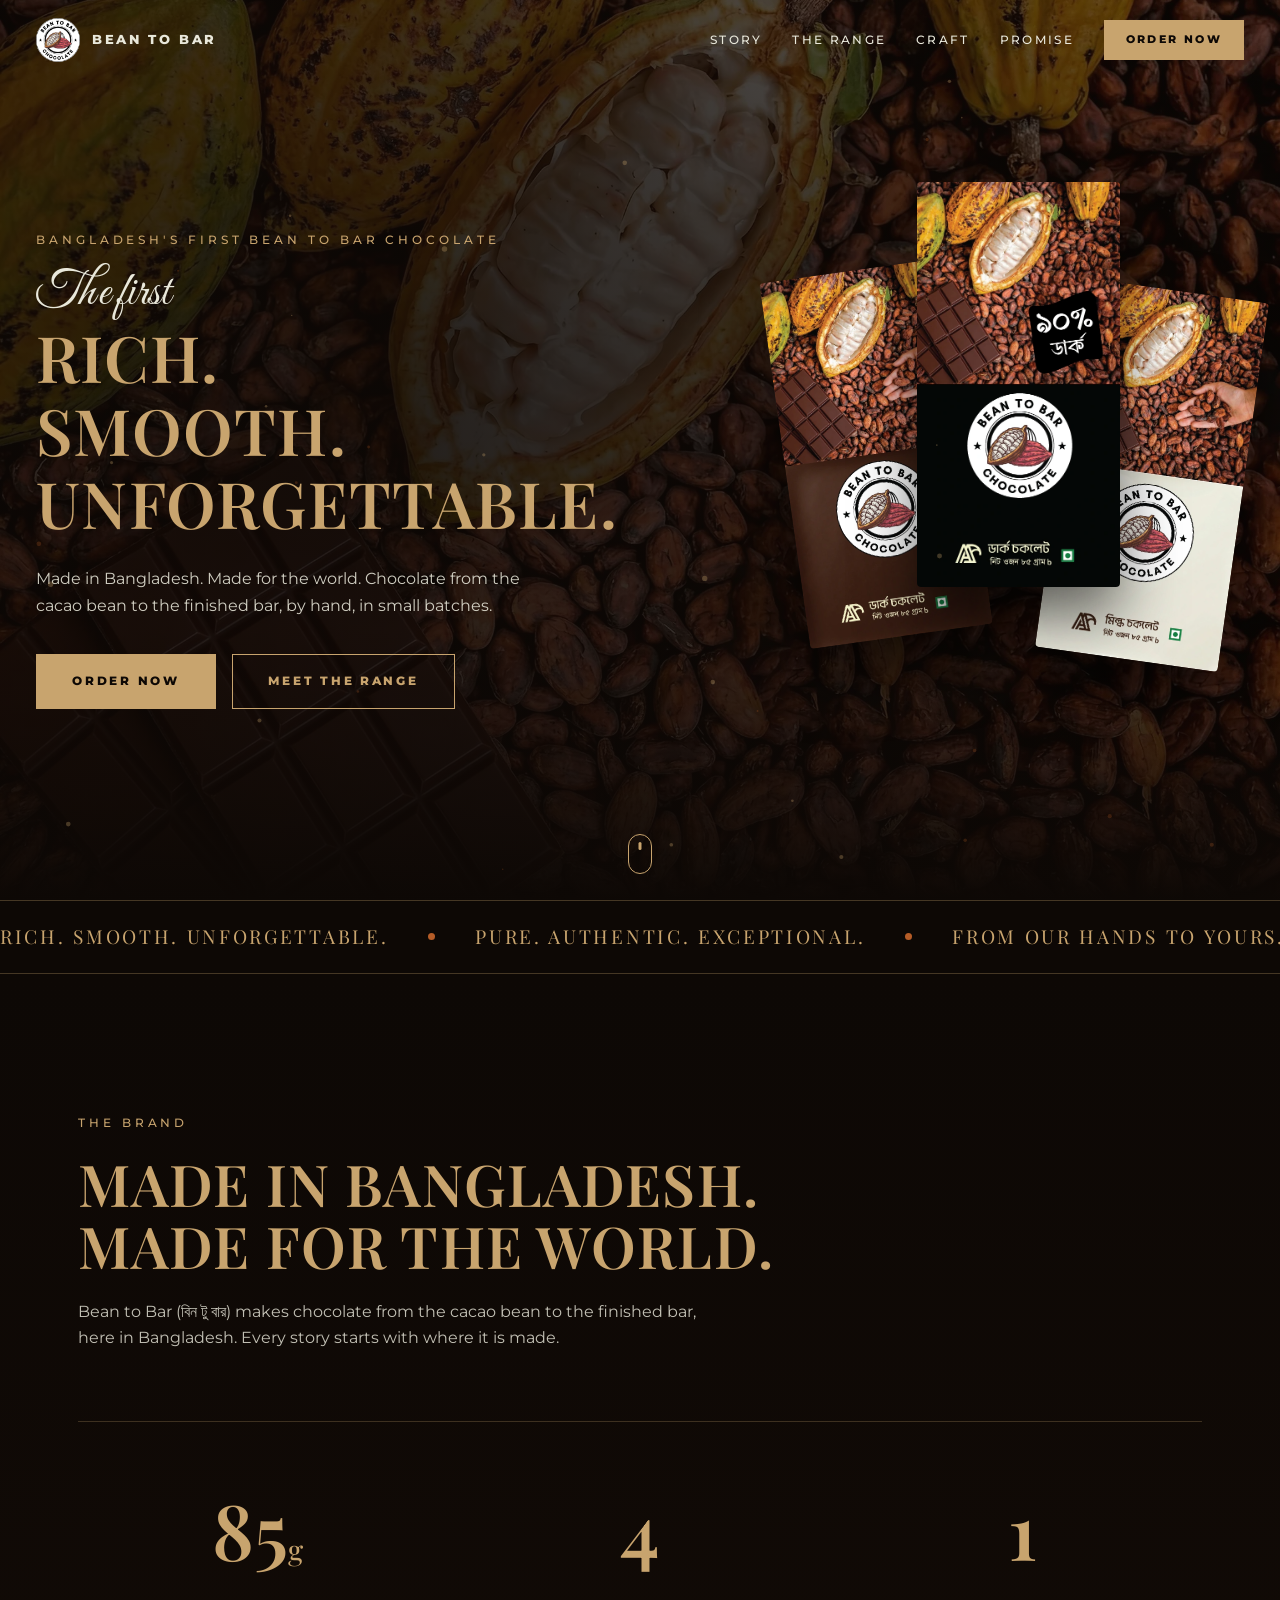
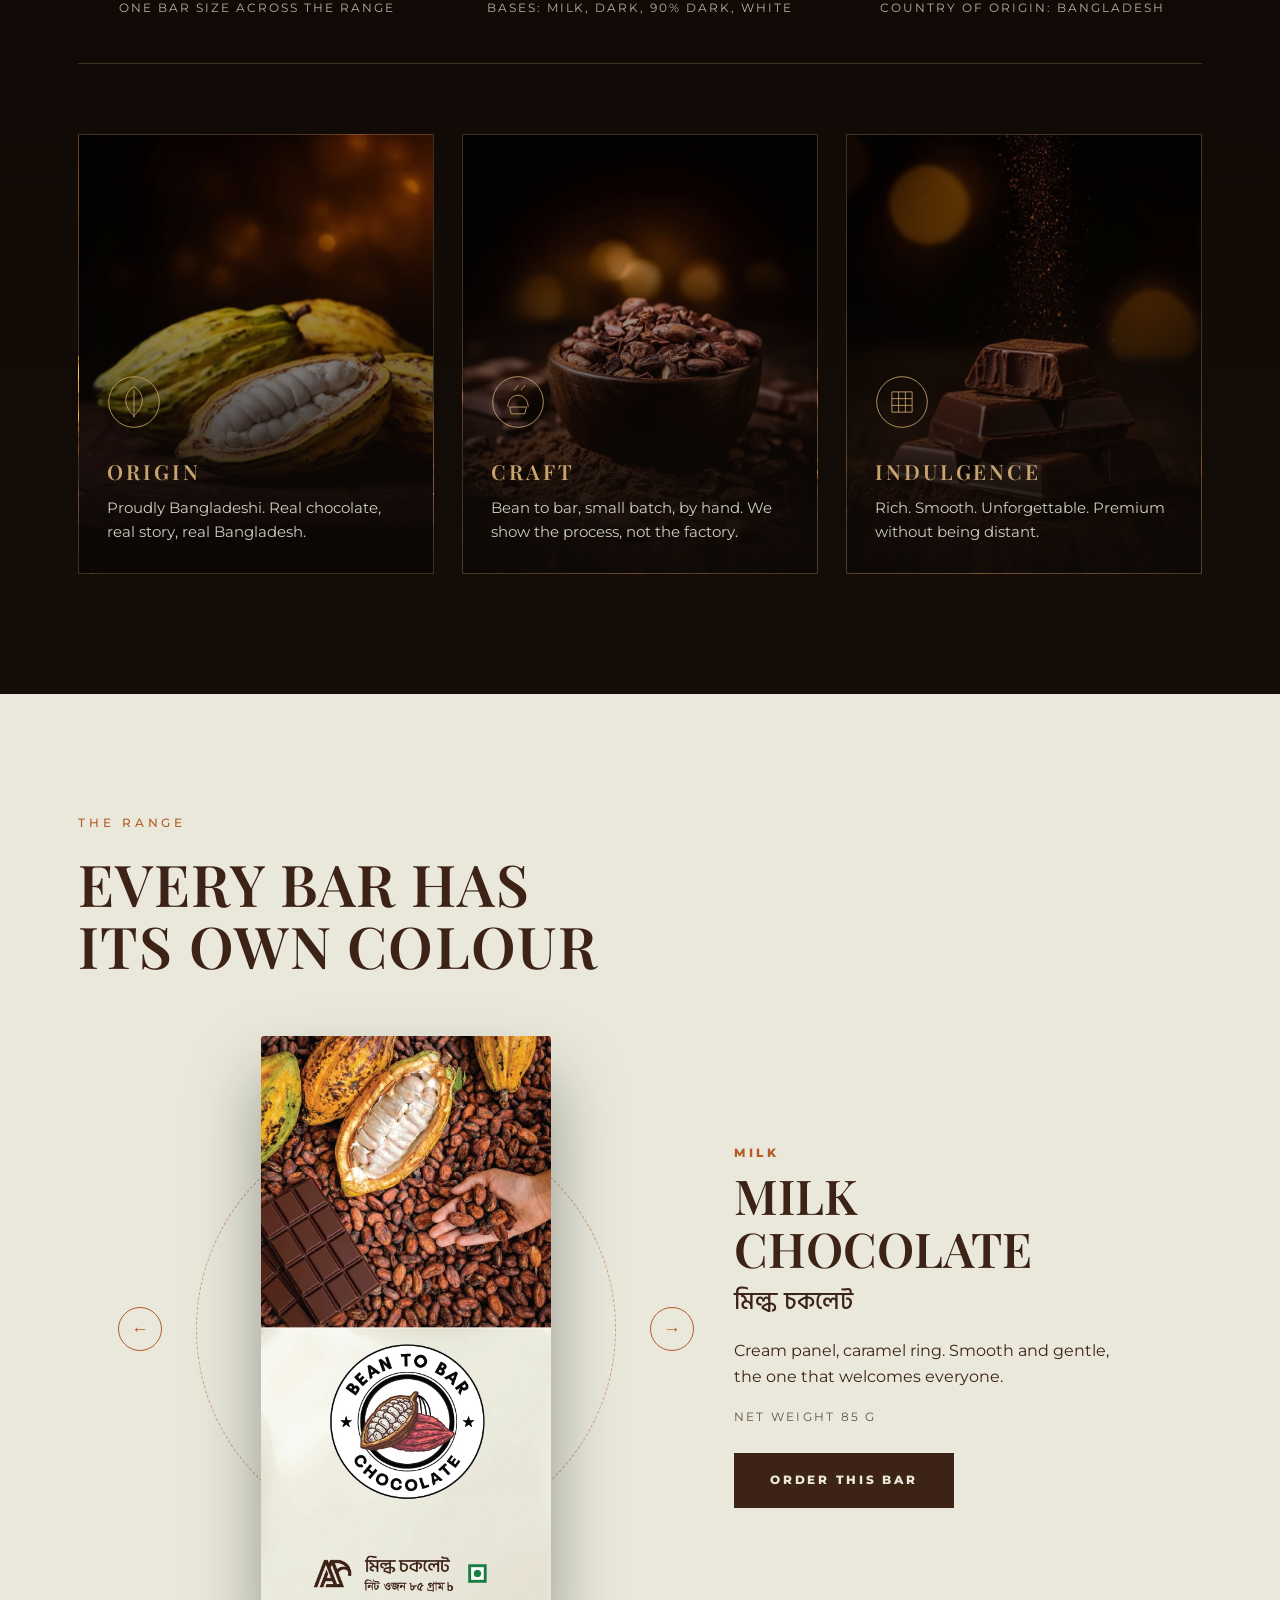
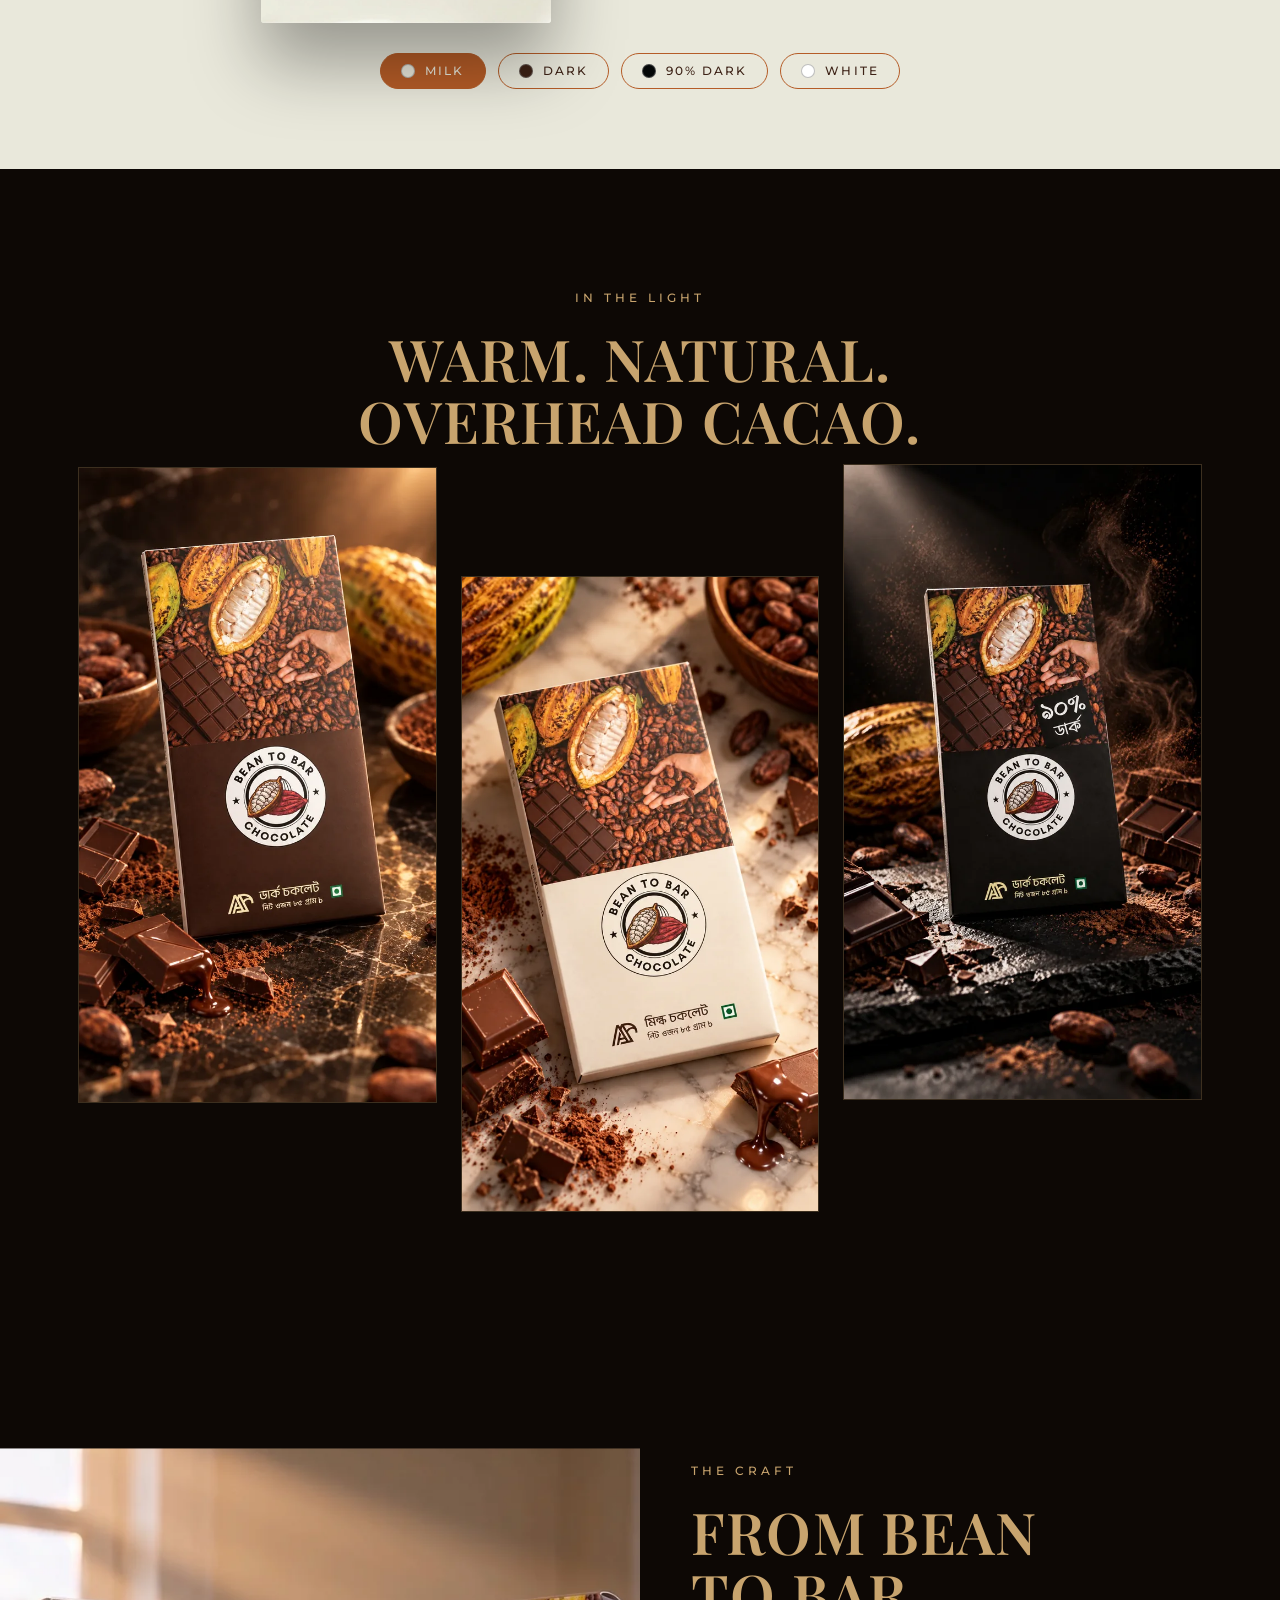
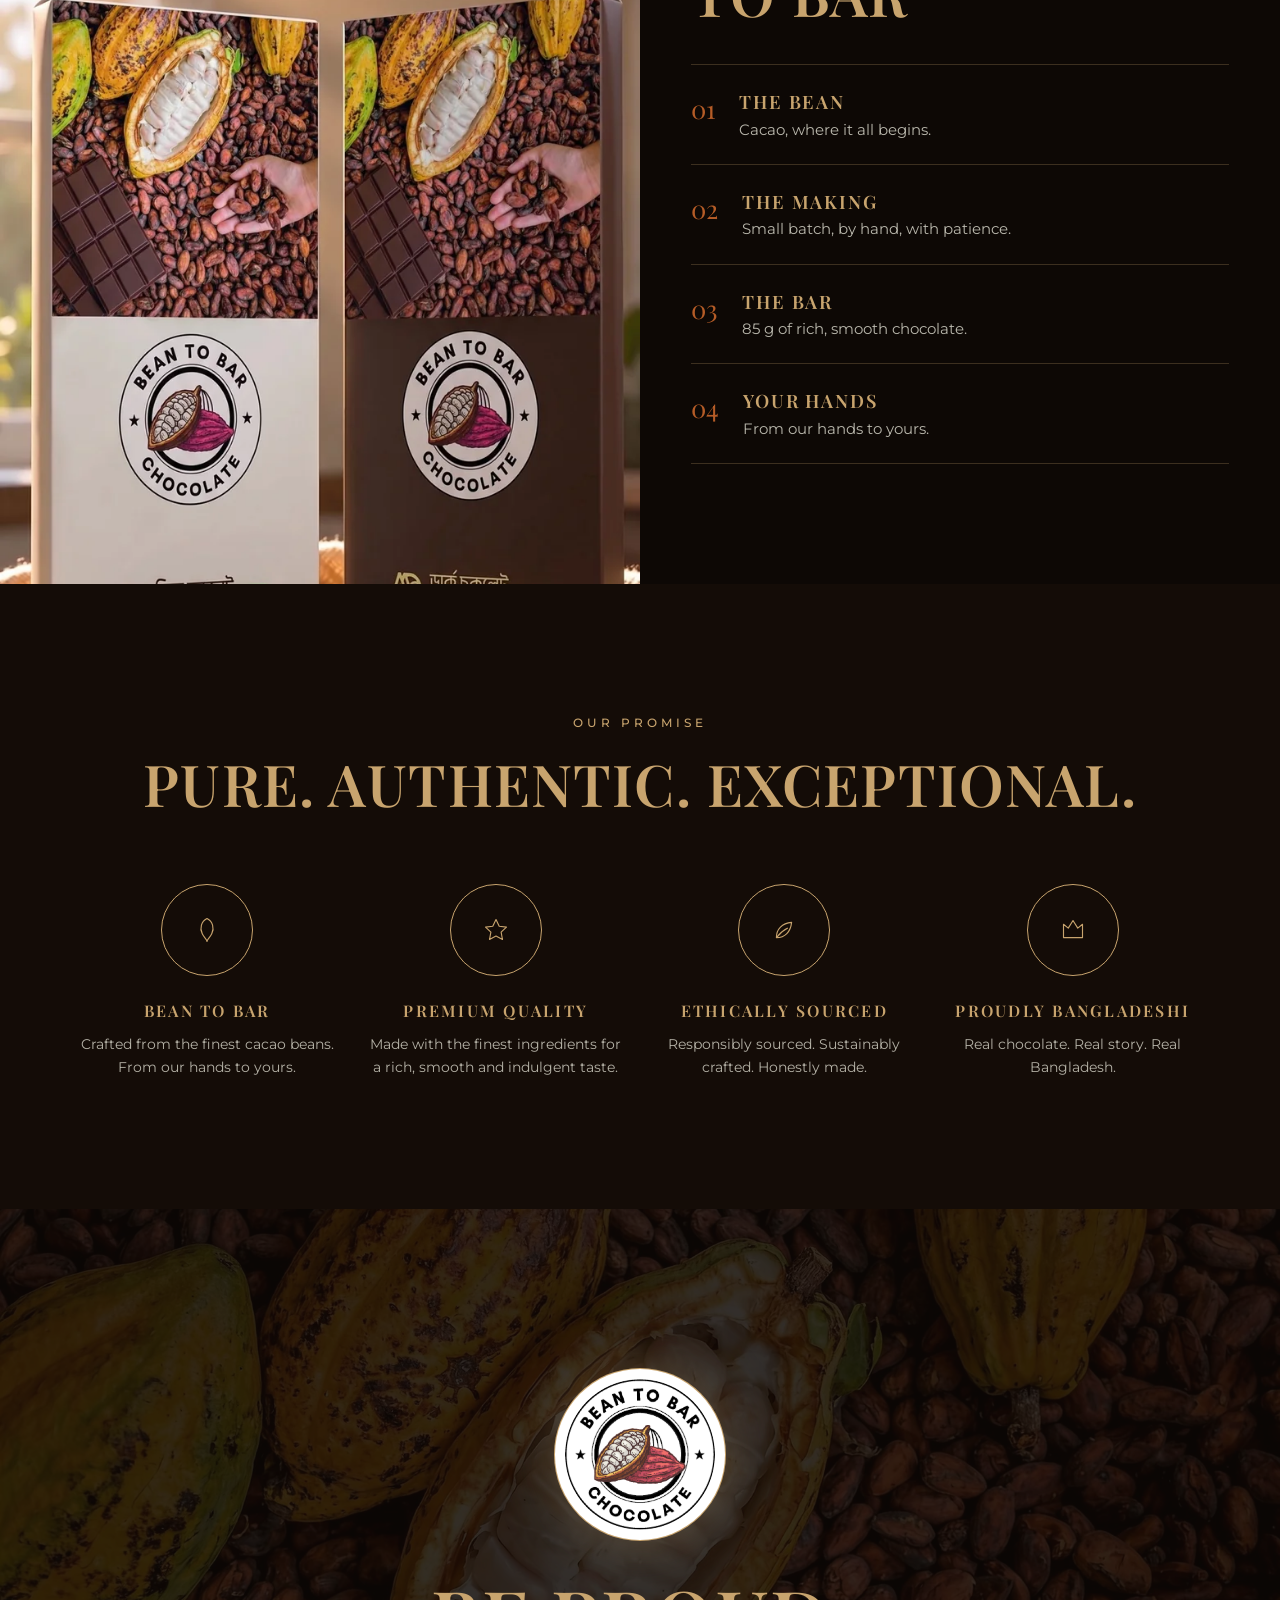
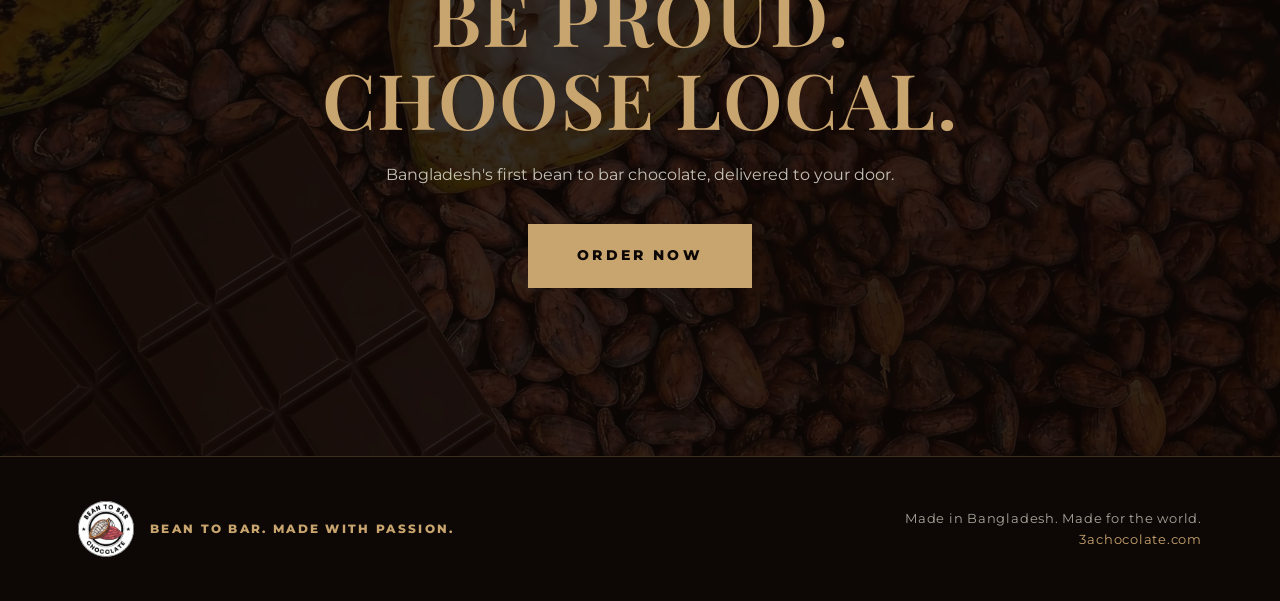
==== public/index.html @ bdff5a6a "Move site into public/ for Workers static assets Co-Authored-By: Claude Sonnet 5.5 <noreply@anthropi" ====
<!DOCTYPE html>
<html lang="en">
<head>
<meta charset="utf-8">
<meta name="viewport" content="width=device-width, initial-scale=1">
<title>Bean to Bar Chocolate | Bangladesh's first bean to bar chocolate</title>
<meta name="description" content="Made in Bangladesh. Made for the world. Bean to Bar makes chocolate from the cacao bean to the finished bar. Milk, dark, 90% dark and white.">
<meta property="og:title" content="Bean to Bar Chocolate">
<meta property="og:description" content="Bangladesh's first bean to bar chocolate. Rich. Smooth. Unforgettable.">
<meta property="og:image" content="assets/cacao-overhead.webp">
<meta name="theme-color" content="#0D0805">
<link rel="icon" href="assets/logo.png">
<link rel="preconnect" href="https://fonts.googleapis.com">
<link rel="preconnect" href="https://fonts.gstatic.com" crossorigin>
<link href="https://fonts.googleapis.com/css2?family=Great+Vibes&family=Hind+Siliguri:wght@400;500;600&family=Montserrat:wght@400;500;600;800&family=Playfair+Display:wght@500;600;700&display=swap" rel="stylesheet">
<link rel="stylesheet" href="style.css">
</head>
<body>
<div class="progress" aria-hidden="true"><span id="bar"></span></div>
<canvas id="nibs" aria-hidden="true"></canvas>

<header class="nav" id="nav">
  <a class="brand" href="#top" aria-label="Bean to Bar Chocolate">
    <img src="assets/logo.png" alt="" width="44" height="44">
    <span>BEAN TO BAR</span>
  </a>
  <nav>
    <a href="#story">Story</a>
    <a href="#range">The range</a>
    <a href="#craft">Craft</a>
    <a href="#promise">Promise</a>
    <a class="btn btn-sm" href="https://3achocolate.com/order">Order now</a>
  </nav>
</header>

<main id="top">
<!-- HERO -->
<section class="hero">
  <div class="hero-bg" data-parallax="0.25" style="background-image:url(assets/cacao-overhead.webp)"></div>
  <div class="hero-shade"></div>
  <div class="hero-inner">
    <div class="hero-copy">
      <p class="eyebrow reveal">BANGLADESH'S FIRST BEAN TO BAR CHOCOLATE</p>
      <p class="script reveal" style="--d:.1s">The first</p>
      <h1 class="split" aria-label="Rich. Smooth. Unforgettable.">
        <span class="line"><span>Rich.</span></span>
        <span class="line"><span>Smooth.</span></span>
        <span class="line"><span>Unforgettable.</span></span>
      </h1>
      <p class="lede reveal" style="--d:.9s">Made in Bangladesh. Made for the world. Chocolate from the cacao bean to the finished bar, by hand, in small batches.</p>
      <div class="cta reveal" style="--d:1.1s">
        <a class="btn" href="https://3achocolate.com/order">Order now</a>
        <a class="btn btn-ghost" href="#range">Meet the range</a>
      </div>
    </div>
    <div class="hero-packs" aria-hidden="true">
      <img class="hp hp1" src="assets/pack-dark.webp" alt="" data-parallax="-0.12">
      <img class="hp hp2" src="assets/pack-dark90.webp" alt="" data-parallax="-0.2">
      <img class="hp hp3" src="assets/pack-milk.webp" alt="" data-parallax="-0.05">
    </div>
  </div>
  <a class="scroll-cue" href="#story" aria-label="Scroll"><span></span></a>
</section>

<!-- MARQUEE -->
<div class="marquee" aria-hidden="true">
  <div class="track">
    <span>Rich. Smooth. Unforgettable.</span><i></i><span>Pure. Authentic. Exceptional.</span><i></i><span>From our hands to yours.</span><i></i><span>Be proud. Choose local.</span><i></i>
    <span>Rich. Smooth. Unforgettable.</span><i></i><span>Pure. Authentic. Exceptional.</span><i></i><span>From our hands to yours.</span><i></i><span>Be proud. Choose local.</span><i></i>
  </div>
</div>

<!-- STORY -->
<section class="story" id="story">
  <div class="wrap">
    <p class="eyebrow reveal">THE BRAND</p>
    <h2 class="reveal">Made in Bangladesh.<br>Made for the world.</h2>
    <p class="body reveal">Bean to Bar (বিন টু বার) makes chocolate from the cacao bean to the finished bar, here in Bangladesh. Every story starts with where it is made.</p>

    <div class="stats">
      <div class="stat reveal"><b data-count="85">0</b><small>g</small><span>One bar size across the range</span></div>
      <div class="stat reveal" style="--d:.1s"><b data-count="4">0</b><span>Bases: milk, dark, 90% dark, white</span></div>
      <div class="stat reveal" style="--d:.2s"><b data-count="1">0</b><span>Country of origin: Bangladesh</span></div>
    </div>

    <div class="pillars">
      <article class="pillar reveal" style="background-image:url(assets/pillar-origin.webp)">
        <div class="pin"><svg viewBox="0 0 64 64" aria-hidden="true"><circle cx="32" cy="32" r="30"/><path d="M32 14c-9 5-12 15-8 24 3 6 8 9 8 12 0-3 5-6 8-12 4-9 1-19-8-24z"/><path d="M32 18v30"/></svg>
        <h3>Origin</h3>
        <p>Proudly Bangladeshi. Real chocolate, real story, real Bangladesh.</p></div>
      </article>
      <article class="pillar reveal" style="--d:.12s;background-image:url(assets/pillar-craft.webp)">
        <div class="pin"><svg viewBox="0 0 64 64" aria-hidden="true"><circle cx="32" cy="32" r="30"/><path d="M20 38c0-8 5-14 12-14s12 6 12 14"/><path d="M22 38h20l-2 8H24z"/><path d="M28 18c0-3 4-3 4-6M36 18c0-3 4-3 4-6"/></svg>
        <h3>Craft</h3>
        <p>Bean to bar, small batch, by hand. We show the process, not the factory.</p></div>
      </article>
      <article class="pillar reveal" style="--d:.24s;background-image:url(assets/pillar-indulgence.webp)">
        <div class="pin"><svg viewBox="0 0 64 64" aria-hidden="true"><circle cx="32" cy="32" r="30"/><path d="M20 20h24v24H20z"/><path d="M20 28h24M20 36h24M28 20v24M36 20v24"/></svg>
        <h3>Indulgence</h3>
        <p>Rich. Smooth. Unforgettable. Premium without being distant.</p></div>
      </article>
    </div>
  </div>
</section>

<!-- RANGE -->
<section class="range" id="range" data-theme="milk">
  <div class="wrap">
    <p class="eyebrow reveal">THE RANGE</p>
    <h2 class="reveal">Every bar has<br>its own colour</h2>
  </div>
  <div class="stage">
    <button class="arrow prev" aria-label="Previous bar">&#8592;</button>
    <div class="pack-stage" id="packStage">
      <div class="halo"></div>
      <img id="packImg" src="assets/pack-milk.webp" alt="Milk chocolate bar, 85 g">
    </div>
    <button class="arrow next" aria-label="Next bar">&#8594;</button>
    <div class="info" id="info">
      <p class="tag" id="vTag">MILK</p>
      <h3 id="vName">Milk Chocolate</h3>
      <p class="bn" id="vBn">মিল্ক চকলেট</p>
      <p id="vDesc">Cream panel, caramel ring. Smooth and gentle, the one that welcomes everyone.</p>
      <p class="net">Net weight 85 g</p>
      <a class="btn" href="https://3achocolate.com/order">Order this bar</a>
    </div>
  </div>
  <div class="chips" id="chips" role="tablist" aria-label="Choose a bar">
    <button role="tab" data-i="0" class="on"><i style="--c:#E9E8DB"></i>Milk</button>
    <button role="tab" data-i="1"><i style="--c:#3D2216"></i>Dark</button>
    <button role="tab" data-i="2"><i style="--c:#040707"></i>90% Dark</button>
    <button role="tab" data-i="3"><i style="--c:#fff"></i>White</button>
  </div>
</section>

<!-- MOMENTS -->
<section class="moments">
  <div class="wrap center">
    <p class="eyebrow reveal">IN THE LIGHT</p>
    <h2 class="reveal">Warm. Natural.<br>Overhead cacao.</h2>
  </div>
  <div class="mgrid">
    <figure data-parallax="0.06"><img src="assets/beauty-dark.webp" alt="Dark chocolate pack on a dark marble surface with cacao pods and chocolate pieces" loading="lazy"></figure>
    <figure data-parallax="-0.06"><img src="assets/beauty-milk.webp" alt="Milk chocolate pack on marble with cocoa powder and melting chocolate" loading="lazy"></figure>
    <figure data-parallax="0.06"><img src="assets/beauty-90.webp" alt="90 percent dark chocolate pack with drifting cocoa dust" loading="lazy"></figure>
  </div>
</section>

<!-- CRAFT -->
<section class="craft" id="craft">
  <div class="craft-img" data-parallax="0.12"><img src="assets/duo-wood.webp" alt="Milk and dark Bean to Bar packs in warm window light on wood" loading="lazy"></div>
  <div class="craft-copy">
    <p class="eyebrow reveal">THE CRAFT</p>
    <h2 class="reveal">From bean<br>to bar</h2>
    <ol class="steps">
      <li class="reveal"><span>01</span><div><b>The bean</b><p>Cacao, where it all begins.</p></div></li>
      <li class="reveal" style="--d:.1s"><span>02</span><div><b>The making</b><p>Small batch, by hand, with patience.</p></div></li>
      <li class="reveal" style="--d:.2s"><span>03</span><div><b>The bar</b><p>85 g of rich, smooth chocolate.</p></div></li>
      <li class="reveal" style="--d:.3s"><span>04</span><div><b>Your hands</b><p>From our hands to yours.</p></div></li>
    </ol>
  </div>
</section>

<!-- PROMISE -->
<section class="promise" id="promise">
  <div class="wrap">
    <p class="eyebrow reveal">OUR PROMISE</p>
    <h2 class="reveal">Pure. Authentic. Exceptional.</h2>
    <div class="claims">
      <div class="claim reveal"><div class="ring"><svg viewBox="0 0 40 40"><path d="M20 8c-6 3-8 10-5 16 2 4 5 6 5 8 0-2 3-4 5-8 3-6 1-13-5-16z"/></svg></div><h4>BEAN TO BAR</h4><p>Crafted from the finest cacao beans. From our hands to yours.</p></div>
      <div class="claim reveal" style="--d:.1s"><div class="ring"><svg viewBox="0 0 40 40"><path d="M20 9l3.4 7 7.6 1-5.6 5.3 1.4 7.7L20 26.300 13.200 30l1.400-7.700L9 17l7.600-1z"/></svg></div><h4>PREMIUM QUALITY</h4><p>Made with the finest ingredients for a rich, smooth and indulgent taste.</p></div>
      <div class="claim reveal" style="--d:.2s"><div class="ring"><svg viewBox="0 0 40 40"><path d="M12 28c0-9 6-15 16-16-1 10-7 16-16 16z"/><path d="M12 28c4-5 8-8 12-10"/></svg></div><h4>ETHICALLY SOURCED</h4><p>Responsibly sourced. Sustainably crafted. Honestly made.</p></div>
      <div class="claim reveal" style="--d:.3s"><div class="ring"><svg viewBox="0 0 40 40"><path d="M10 28V14l5 4 5-8 5 8 5-4v14z"/></svg></div><h4>PROUDLY BANGLADESHI</h4><p>Real chocolate. Real story. Real Bangladesh.</p></div>
    </div>
  </div>
</section>

<!-- FINAL CTA -->
<section class="final">
  <div class="final-bg" data-parallax="0.15" style="background-image:url(assets/cacao-cover.webp)"></div>
  <div class="final-shade"></div>
  <div class="wrap center final-in">
    <div class="disc big reveal"><img src="assets/logo.png" alt="Bean to Bar Chocolate badge"></div>
    <h2 class="reveal">Be proud.<br>Choose local.</h2>
    <p class="body reveal">Bangladesh's first bean to bar chocolate, delivered to your door.</p>
    <a class="btn btn-lg reveal" href="https://3achocolate.com/order">Order now</a>
  </div>
</section>
</main>

<footer>
  <div class="wrap foot">
    <div><img src="assets/logo.png" alt="" width="56" height="56"><p>BEAN TO BAR. MADE WITH PASSION.</p></div>
    <p class="small">Made in Bangladesh. Made for the world.<br><a href="https://3achocolate.com">3achocolate.com</a></p>
  </div>
</footer>

<script src="script.js"></script>
</body>
</html>
---- public/style.css ----
:root{
  --cocoa:#3D2216;--cocoa-deep:#321A11;--cocoa-black:#040707;--caramel:#B55C27;
  --cream:#E9E8DB;--ivory:#EAE4D5;
  --gold:#C8A46E;--night:#0D0805;
  --ease:cubic-bezier(.22,.8,.2,1);
}
*{box-sizing:border-box;margin:0;padding:0}
html{scroll-behavior:smooth}
body{background:var(--night);color:var(--cream);font-family:'Montserrat',sans-serif;font-weight:400;line-height:1.65;overflow-x:hidden;-webkit-font-smoothing:antialiased}
img{max-width:100%;display:block}
a{color:inherit;text-decoration:none}
.wrap{max-width:1180px;margin:0 auto;padding:0 28px}
.center{text-align:center}

h1,h2{font-family:'Playfair Display',serif;font-weight:600;color:var(--gold);text-transform:uppercase;letter-spacing:.02em;line-height:1.08}
h2{font-size:clamp(2rem,5vw,3.6rem)}
.eyebrow{font-weight:500;font-size:.72rem;letter-spacing:.34em;text-transform:uppercase;color:var(--gold);margin-bottom:1.2rem}
.script{font-family:'Great Vibes',cursive;font-size:clamp(2rem,4vw,3rem);color:var(--cream);line-height:1;margin-bottom:.2rem}
.body{max-width:620px;margin:1.4rem 0 0;color:rgba(233,232,219,.82)}
.center .body{margin-left:auto;margin-right:auto}

/* buttons */
.btn{display:inline-block;padding:1rem 2.2rem;font-weight:800;font-size:.78rem;letter-spacing:.22em;text-transform:uppercase;background:var(--gold);color:var(--night);border:1px solid var(--gold);position:relative;overflow:hidden;transition:color .4s var(--ease),transform .3s var(--ease)}
.btn::after{content:"";position:absolute;inset:0;background:var(--night);transform:translateY(101%);transition:transform .45s var(--ease);z-index:0}
.btn{isolation:isolate}
.btn:hover{color:var(--gold);transform:translateY(-2px)}
.btn:hover::after{transform:none}
.btn::after{z-index:-1}
.btn-ghost{background:transparent;color:var(--gold)}
.btn-ghost::after{background:var(--gold)}
.btn-ghost:hover{color:var(--night)}
.btn-sm{padding:.65rem 1.3rem;font-size:.68rem}
.btn-lg{padding:1.2rem 3rem;font-size:.9rem}

/* progress + canvas */
.progress{position:fixed;top:0;left:0;right:0;height:3px;z-index:100}
.progress span{display:block;height:100%;width:0;background:linear-gradient(90deg,var(--caramel),var(--gold))}
#nibs{position:fixed;inset:0;width:100%;height:100%;pointer-events:none;z-index:3;opacity:.45}

/* nav */
.nav{position:fixed;top:0;left:0;right:0;z-index:90;display:flex;justify-content:space-between;align-items:center;padding:18px 36px;transition:background .4s,padding .4s,backdrop-filter .4s}
.nav.stuck{background:rgba(13,8,5,.82);backdrop-filter:blur(12px);padding:10px 36px;border-bottom:1px solid rgba(200,164,110,.2)}
.brand{display:flex;align-items:center;gap:12px;font-weight:800;letter-spacing:.2em;font-size:.82rem;color:var(--cream)}
.brand img{border-radius:50%;background:#fff}
.nav nav{display:flex;align-items:center;gap:30px}
.nav nav a:not(.btn){font-size:.72rem;letter-spacing:.2em;text-transform:uppercase;font-weight:500;position:relative}
.nav nav a:not(.btn)::after{content:"";position:absolute;left:0;right:0;bottom:-6px;height:1px;background:var(--gold);transform:scaleX(0);transform-origin:left;transition:transform .4s var(--ease)}
.nav nav a:not(.btn):hover::after{transform:scaleX(1)}

main,footer{position:relative;z-index:2}

/* reveal */
.reveal{opacity:0;transform:translateY(34px);transition:opacity 1s var(--ease) var(--d,0s),transform 1s var(--ease) var(--d,0s)}
.reveal.in{opacity:1;transform:none}

/* hero */
.hero{position:relative;min-height:100vh;display:flex;align-items:center;overflow:hidden;padding:120px 0 80px}
.hero-bg{position:absolute;inset:-10% 0;background-size:cover;background-position:center;animation:slowzoom 24s ease-in-out infinite alternate}
@keyframes slowzoom{to{transform:scale(1.08)}}
.hero-shade{position:absolute;inset:0;background:radial-gradient(80% 90% at 25% 50%,rgba(13,8,5,.92),rgba(13,8,5,.8) 55%,rgba(13,8,5,.62)),linear-gradient(180deg,transparent 70%,var(--night))}
.hero-inner{position:relative;z-index:2;max-width:1280px;margin:0 auto;padding:0 36px;width:100%;display:grid;grid-template-columns:minmax(0,1fr) 460px;gap:40px;align-items:center}
.hero h1{font-size:clamp(2.4rem,5vw,4.3rem);margin:.3rem 0 1.5rem}
.split .line{display:block;overflow:hidden;padding-bottom:.06em}
.split .line span{display:block;transform:translateY(110%);animation:rise 1.1s var(--ease) forwards}
.split .line:nth-child(1) span{animation-delay:.25s}
.split .line:nth-child(2) span{animation-delay:.45s}
.split .line:nth-child(3) span{animation-delay:.65s}
@keyframes rise{to{transform:none}}
.lede{max-width:520px;color:rgba(233,232,219,.88);font-size:1.02rem}
.cta{display:flex;gap:16px;flex-wrap:wrap;margin-top:2.2rem}
.hero-packs{position:relative;height:640px;width:460px}
.disc{background:#fff;border-radius:50%;padding:10px;box-shadow:0 0 0 1px var(--gold),0 0 60px rgba(200,164,110,.35)}
.disc img{border-radius:50%;width:100%}
.hero-packs .disc{position:absolute;width:190px;left:50%;top:-10px;transform:translateX(-50%);z-index:5;animation:bob 6s ease-in-out infinite}
.hp{position:absolute;width:44%;border-radius:4px;box-shadow:0 30px 60px rgba(0,0,0,.6);animation:bob 7s ease-in-out infinite}
.hp1{left:0;top:120px;width:40%;transform:rotate(-8deg);animation-delay:-2s}
.hp2{left:29%;top:20px;z-index:3;width:44%;animation-delay:-4s}
.hp3{right:0;top:140px;width:40%;transform:rotate(8deg);animation-delay:-1s}
@keyframes bob{0%,100%{translate:0 0}50%{translate:0 -14px}}
.scroll-cue{position:absolute;bottom:26px;left:50%;width:24px;height:40px;border:1px solid var(--gold);border-radius:14px;transform:translateX(-50%);z-index:3}
.scroll-cue span{position:absolute;left:50%;top:7px;width:3px;height:8px;background:var(--gold);border-radius:2px;transform:translateX(-50%);animation:cue 1.8s infinite}
@keyframes cue{0%{opacity:1;transform:translate(-50%,0)}100%{opacity:0;transform:translate(-50%,16px)}}

/* marquee */
.marquee{overflow:hidden;border-block:1px solid rgba(200,164,110,.3);background:var(--night);padding:20px 0}
.track{display:flex;gap:40px;width:max-content;align-items:center;animation:slide 38s linear infinite}
.marquee:hover .track{animation-play-state:paused}
.track span{font-family:'Playfair Display',serif;text-transform:uppercase;letter-spacing:.14em;color:var(--gold);font-size:1.2rem;white-space:nowrap}
.track i{width:7px;height:7px;border-radius:50%;background:var(--caramel);flex:none}
@keyframes slide{to{transform:translateX(-50%)}}

/* story */
.story{padding:140px 0 120px;background:linear-gradient(var(--night),#140c07)}
.stats{display:grid;grid-template-columns:repeat(3,1fr);gap:24px;margin:70px 0;border-block:1px solid rgba(200,164,110,.25);padding:44px 0}
.stat{text-align:center}
.stat b{font-family:'Playfair Display',serif;font-size:clamp(3rem,6vw,5rem);color:var(--gold);font-weight:600}
.stat small{font-family:'Playfair Display',serif;font-size:1.8rem;color:var(--gold)}
.stat span{display:block;font-size:.78rem;letter-spacing:.16em;text-transform:uppercase;color:rgba(233,232,219,.75);margin-top:.3rem}
.pillars{display:grid;grid-template-columns:repeat(3,1fr);gap:28px}
.pillar{position:relative;min-height:440px;border:1px solid rgba(200,164,110,.3);background-size:cover;background-position:center;display:flex;align-items:flex-end;overflow:hidden;isolation:isolate;transition:transform .6s var(--ease),border-color .4s}
.pillar::before{content:"";position:absolute;inset:0;background:linear-gradient(180deg,rgba(13,8,5,.15) 20%,rgba(13,8,5,.92) 85%);z-index:-1;transition:opacity .5s}
.pillar:hover{transform:translateY(-8px);border-color:var(--gold)}
.pin{padding:28px;text-align:left}
.pillar svg{width:54px;height:54px;margin-bottom:16px;fill:none;stroke:var(--gold);stroke-width:1;transition:transform .8s var(--ease)}
.pillar:hover svg{transform:rotate(12deg) scale(1.1)}
.pillar h3{font-family:'Playfair Display',serif;text-transform:uppercase;letter-spacing:.14em;color:var(--gold);font-size:1.3rem;margin-bottom:.5rem;font-weight:600}
.pillar p{color:rgba(233,232,219,.88);font-size:.92rem}

/* range */
.range{--bg:var(--cream);--fg:var(--cocoa);--ac:var(--caramel);background:var(--bg);color:var(--fg);padding:120px 0 80px;transition:background .8s var(--ease),color .8s var(--ease);position:relative}
.range h2{color:var(--fg)}
.range .eyebrow{color:var(--ac)}
.range[data-theme=dark]{--bg:var(--cocoa);--fg:var(--cream);--ac:var(--gold)}
.range[data-theme=dark90]{--bg:var(--cocoa-black);--fg:var(--cream);--ac:var(--gold)}
.range[data-theme=white]{--bg:#fff;--fg:var(--cocoa);--ac:var(--caramel)}
.stage{max-width:1100px;margin:60px auto 30px;padding:0 28px;display:grid;grid-template-columns:44px 1fr 44px 1fr;gap:20px;align-items:center}
.arrow{width:44px;height:44px;border-radius:50%;border:1px solid var(--ac);background:transparent;color:var(--ac);font-size:1.1rem;cursor:pointer;transition:background .3s,color .3s,transform .3s}
.arrow:hover{background:var(--ac);color:var(--bg);transform:scale(1.1)}
.pack-stage{position:relative;perspective:900px;display:grid;place-items:center;min-height:520px}
.pack-stage img{position:relative;z-index:2;width:min(290px,70vw);box-shadow:0 40px 70px rgba(0,0,0,.35);border-radius:3px;transition:transform .15s ease-out;transform-style:preserve-3d}
.pack-stage img.swap{animation:swap .7s var(--ease)}
@keyframes swap{0%{opacity:0;transform:translateX(60px) rotateY(-35deg) scale(.92)}100%{opacity:1;transform:none}}
.halo{position:absolute;width:420px;height:420px;border-radius:50%;border:1px solid var(--ac);opacity:.5;animation:spin 30s linear infinite;border-style:dashed}
@keyframes spin{to{transform:rotate(360deg)}}
.info{padding-left:20px}
.info .tag{font-weight:800;letter-spacing:.3em;font-size:.75rem;color:var(--ac)}
.info h3{font-family:'Playfair Display',serif;font-size:clamp(2rem,4vw,3rem);text-transform:uppercase;line-height:1.1;margin:.4rem 0 .5rem;font-weight:600}
.info .bn{font-family:'Hind Siliguri',sans-serif;font-size:1.5rem;font-weight:500;margin-bottom:1rem}
.info p{max-width:380px}
.info .net{margin:1rem 0 1.6rem;font-size:.78rem;letter-spacing:.18em;text-transform:uppercase;opacity:.75}
.info.fade>*{animation:fadeup .6s var(--ease) both}
.info.fade>*:nth-child(2){animation-delay:.05s}.info.fade>*:nth-child(3){animation-delay:.1s}.info.fade>*:nth-child(4){animation-delay:.15s}
@keyframes fadeup{from{opacity:0;transform:translateY(16px)}}
.range .btn{background:var(--fg);color:var(--bg);border-color:var(--fg)}
.range .btn::after{background:var(--bg)}
.range .btn:hover{color:var(--fg)}
.chips{display:flex;justify-content:center;flex-wrap:wrap;gap:12px;padding:0 20px}
.chips button{display:flex;align-items:center;gap:10px;padding:10px 20px;border:1px solid var(--ac);background:transparent;color:var(--fg);font:500 .72rem 'Montserrat';letter-spacing:.18em;text-transform:uppercase;cursor:pointer;border-radius:40px;transition:all .3s}
.chips button i{width:14px;height:14px;border-radius:50%;background:var(--c);border:1px solid rgba(128,128,128,.5)}
.chips button.on,.chips button:hover{background:var(--ac);color:var(--bg)}
.range[data-theme=dark] .chips button.on,.range[data-theme=dark90] .chips button.on,.range[data-theme=dark] .chips button:hover,.range[data-theme=dark90] .chips button:hover{color:var(--night)}

/* moments */
.moments{background:var(--night);padding:120px 0 130px;overflow:hidden}
.mgrid{max-width:1180px;margin:70px auto 0;padding:0 28px;display:grid;grid-template-columns:repeat(3,1fr);gap:24px;align-items:start}
.mgrid figure{overflow:hidden;border:1px solid rgba(200,164,110,.25);position:relative}
.mgrid img{width:100%;aspect-ratio:9/16;object-fit:cover;transition:transform 1.4s var(--ease)}
.mgrid figure:hover img{transform:scale(1.06)}

/* craft */
.craft{display:grid;grid-template-columns:1fr 1fr;min-height:90vh;background:var(--night)}
.craft-img{overflow:hidden;position:relative}
.craft-img img{width:100%;height:115%;object-fit:cover;position:absolute;inset:0}
.craft-copy{padding:120px 8% 120px 8%;display:flex;flex-direction:column;justify-content:center}
.steps{list-style:none;margin-top:40px}
.steps li{display:flex;gap:24px;padding:22px 0;border-top:1px solid rgba(200,164,110,.25);align-items:flex-start}
.steps li:last-child{border-bottom:1px solid rgba(200,164,110,.25)}
.steps span{font-family:'Playfair Display',serif;font-size:1.6rem;color:var(--caramel)}
.steps b{font-family:'Playfair Display',serif;text-transform:uppercase;letter-spacing:.1em;color:var(--gold);font-size:1.15rem;font-weight:600}
.steps p{color:rgba(233,232,219,.78);font-size:.92rem}

/* promise */
.promise{padding:130px 0;background:#140c07;text-align:center}
.claims{display:grid;grid-template-columns:repeat(4,1fr);gap:30px;margin-top:70px}
.claim .ring{width:92px;height:92px;border:1px solid var(--gold);border-radius:50%;margin:0 auto 22px;display:grid;place-items:center;transition:transform .6s var(--ease),background .4s}
.claim:hover .ring{transform:translateY(-8px);background:rgba(200,164,110,.12)}
.claim svg{width:38px;height:38px;fill:none;stroke:var(--gold);stroke-width:1.2;stroke-linejoin:round}
.claim h4{font-family:'Playfair Display',serif;color:var(--gold);letter-spacing:.14em;font-size:1rem;margin-bottom:.5rem;font-weight:600}
.claim p{font-size:.88rem;color:rgba(233,232,219,.75)}

/* final */
.final{position:relative;padding:160px 0;overflow:hidden}
.final-bg{position:absolute;inset:-12% 0;background-size:cover;background-position:center}
.final-shade{position:absolute;inset:0;background:rgba(13,8,5,.84)}
.final-in{position:relative;z-index:2}
.disc.big{width:170px;margin:0 auto 34px}
.final h2{font-size:clamp(2.4rem,6vw,5rem);margin-bottom:1rem}
.final .btn{margin-top:2.2rem}

footer{background:var(--night);border-top:1px solid rgba(200,164,110,.25);padding:44px 0}
.foot{display:flex;justify-content:space-between;align-items:center;gap:20px;flex-wrap:wrap}
.foot>div{display:flex;align-items:center;gap:16px}
.foot img{border-radius:50%;background:#fff}
.foot p{font-weight:800;letter-spacing:.2em;font-size:.72rem;color:var(--gold)}
.foot .small{font-weight:400;letter-spacing:.06em;text-align:right;color:rgba(233,232,219,.7);font-size:.8rem}
.foot a{color:var(--gold)}

/* responsive */
@media(max-width:900px){
  .nav{padding:14px 18px}.nav nav a:not(.btn){display:none}
  .hero-inner{grid-template-columns:1fr}.hero-packs{height:330px;width:100%;max-width:340px;margin:10px auto 0;order:-1}
  .hero-packs .disc{width:90px;top:-20px}.hp{top:70px;width:40%}.hp1{top:80px}.hp2{top:50px;width:44%}.hp3{top:90px}
  .stats,.pillars,.mgrid{grid-template-columns:1fr}.mgrid figure{margin-top:0!important}.claims{grid-template-columns:1fr 1fr}
  .stage{grid-template-columns:44px 1fr 44px}.info{grid-column:1/-1;padding:0;text-align:center}.info p{margin:0 auto}
  .craft{grid-template-columns:1fr}.craft-img{height:60vh}
  .foot{justify-content:center;text-align:center}.foot .small{text-align:center}
}
@media(prefers-reduced-motion:reduce){
  *,*::before,*::after{animation:none!important;transition:none!important}
  .reveal{opacity:1;transform:none}.split .line span{transform:none}
  html{scroll-behavior:auto}
}
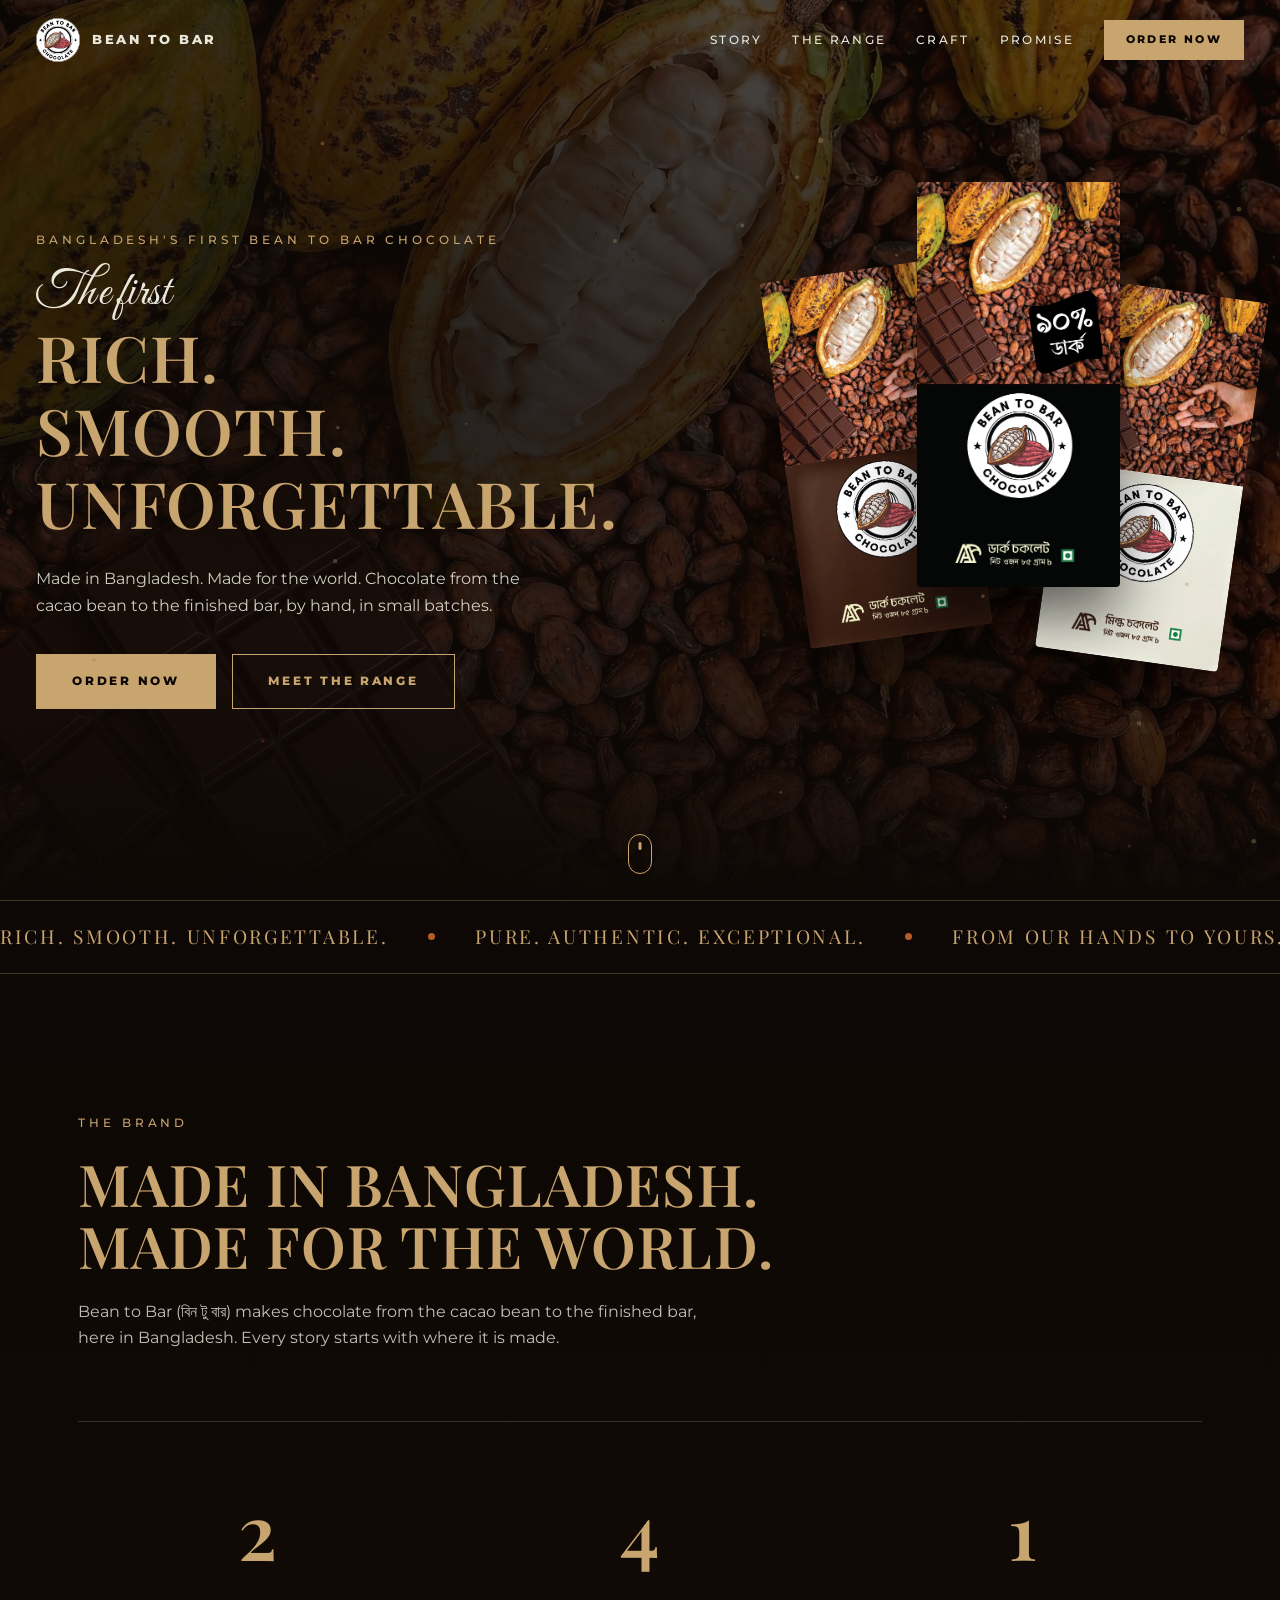
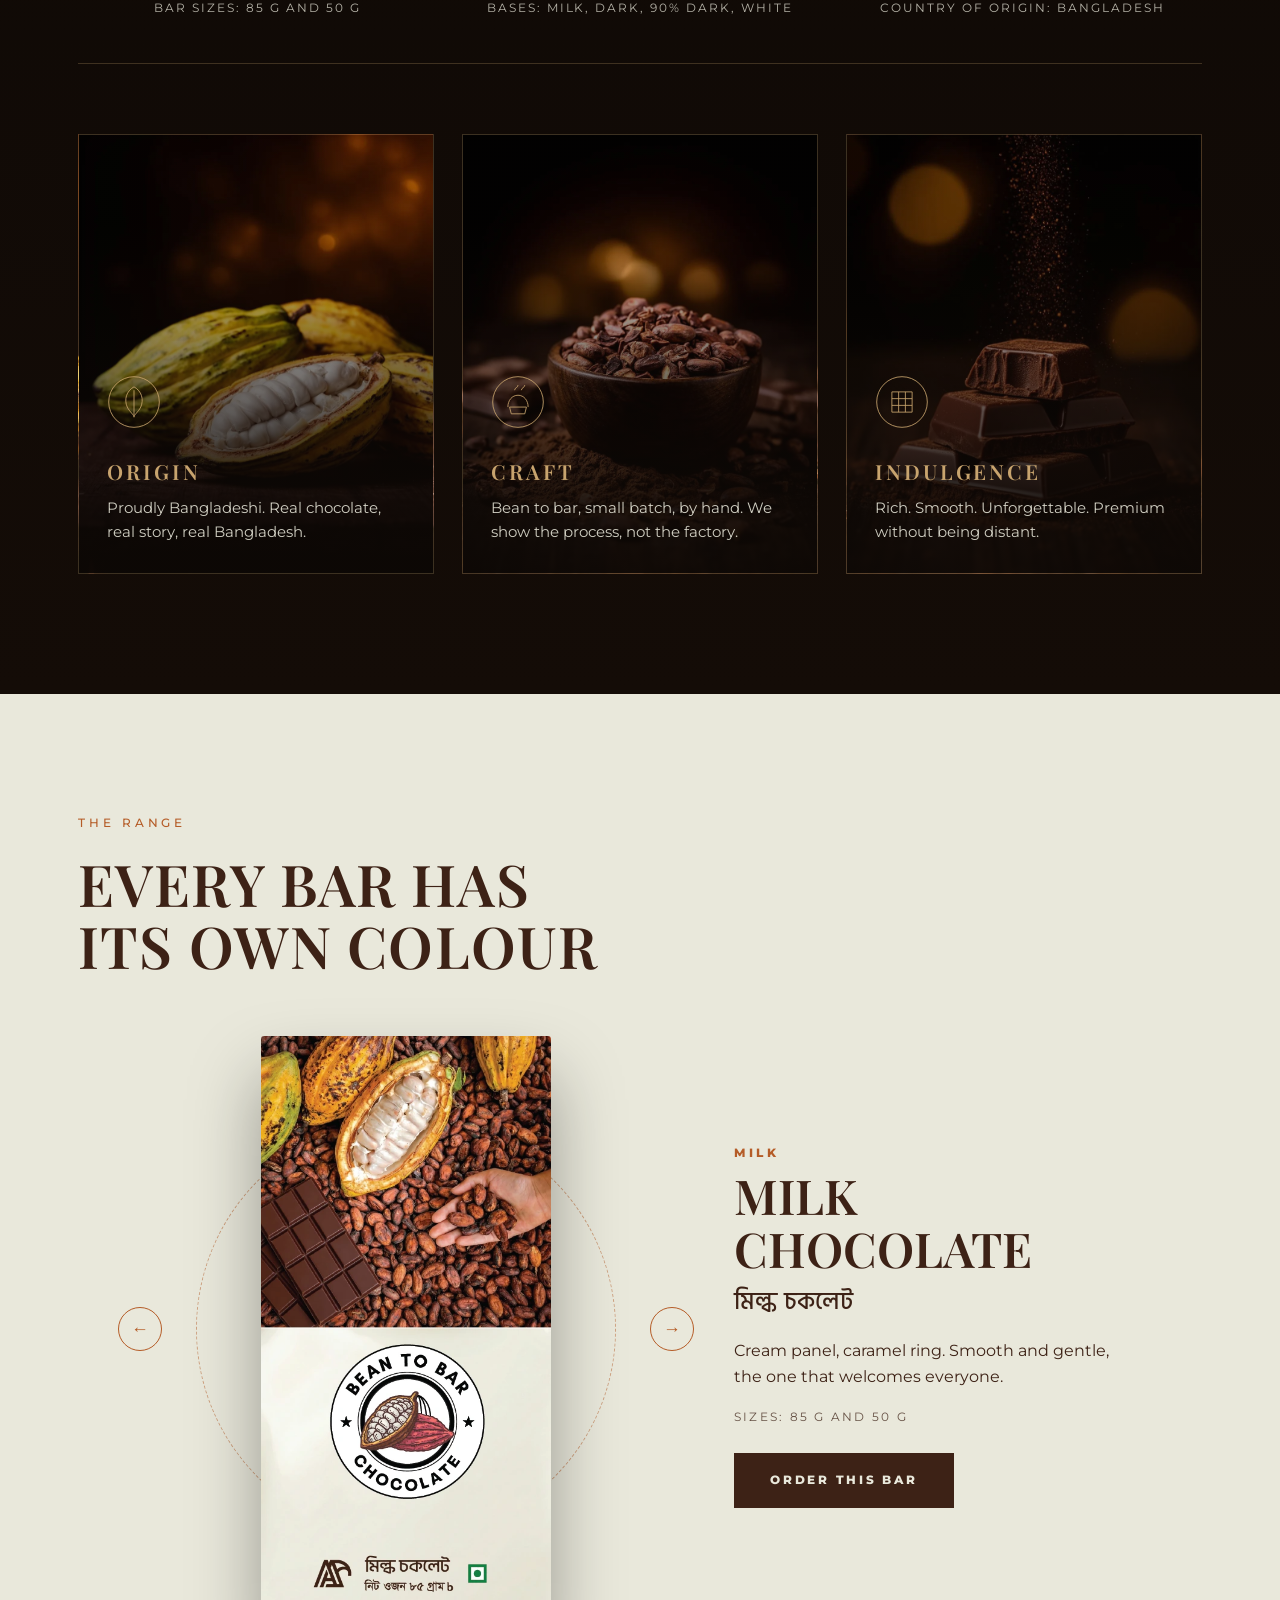
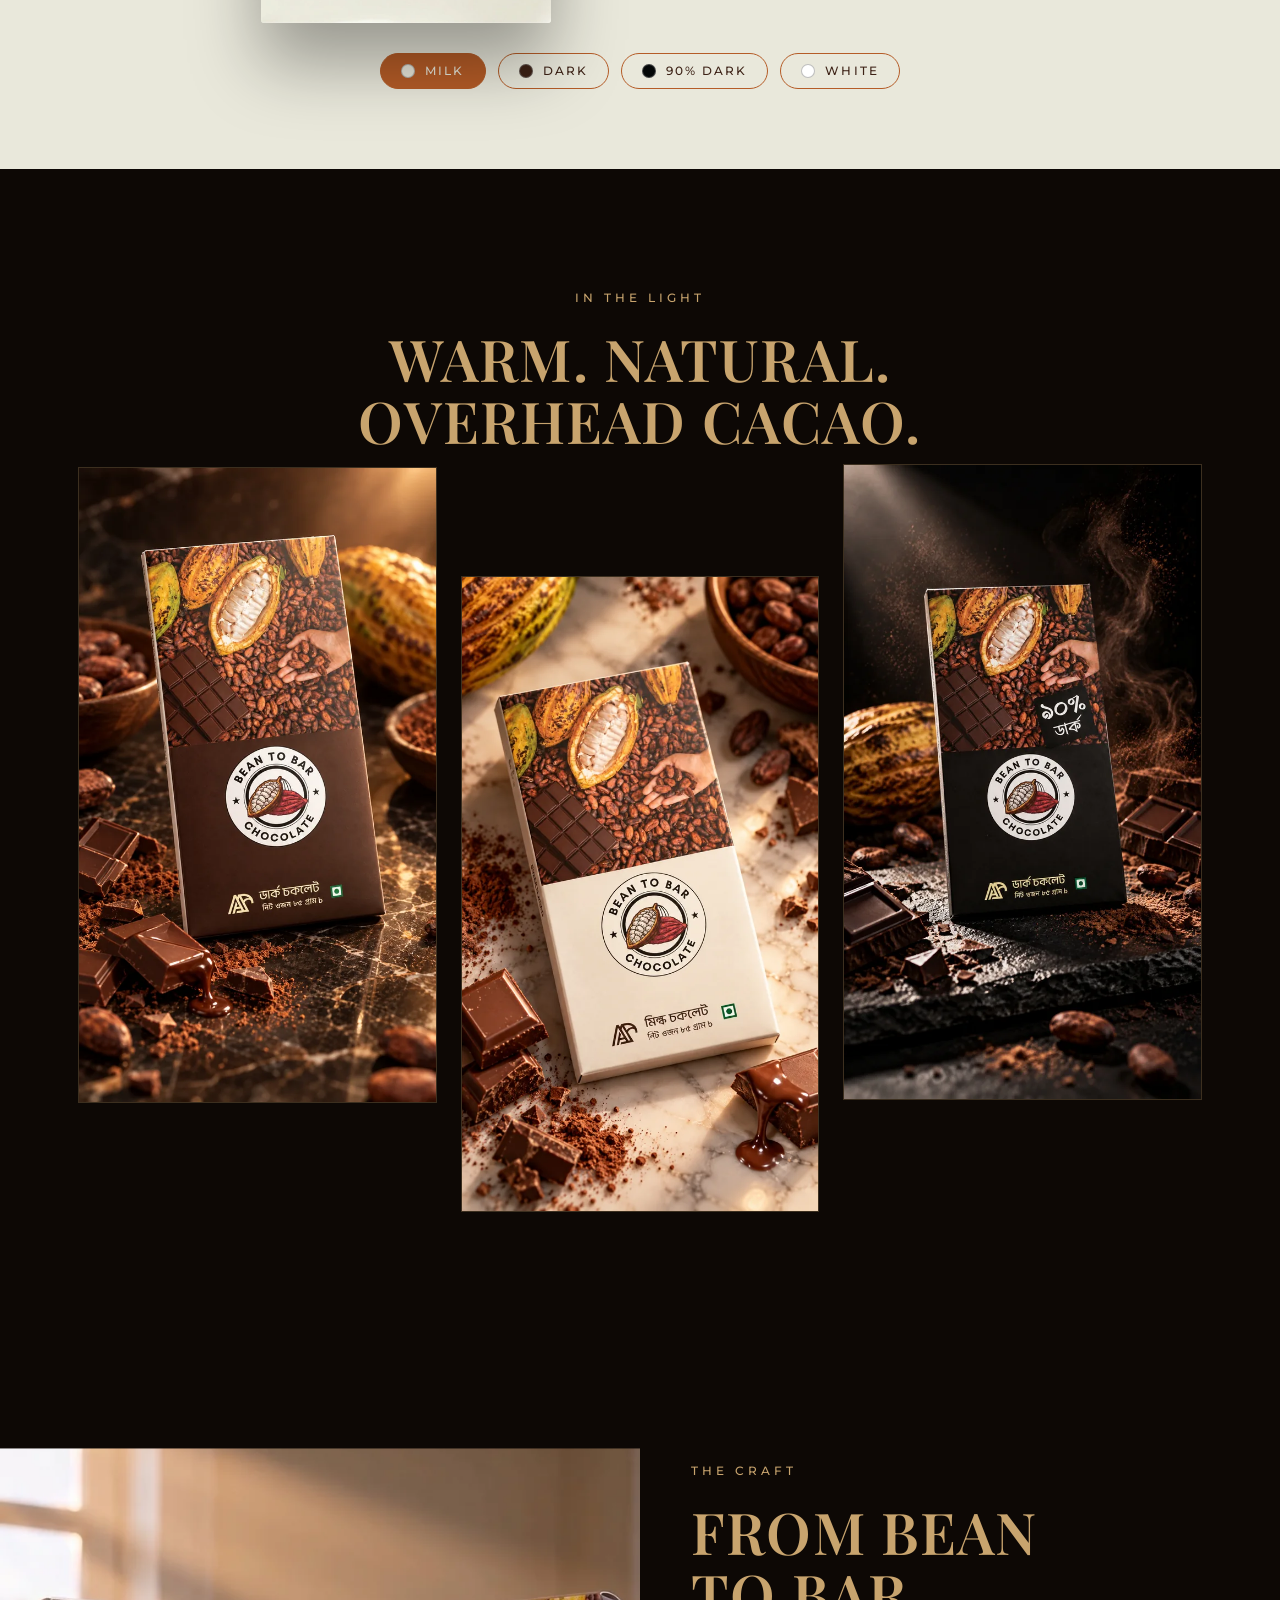
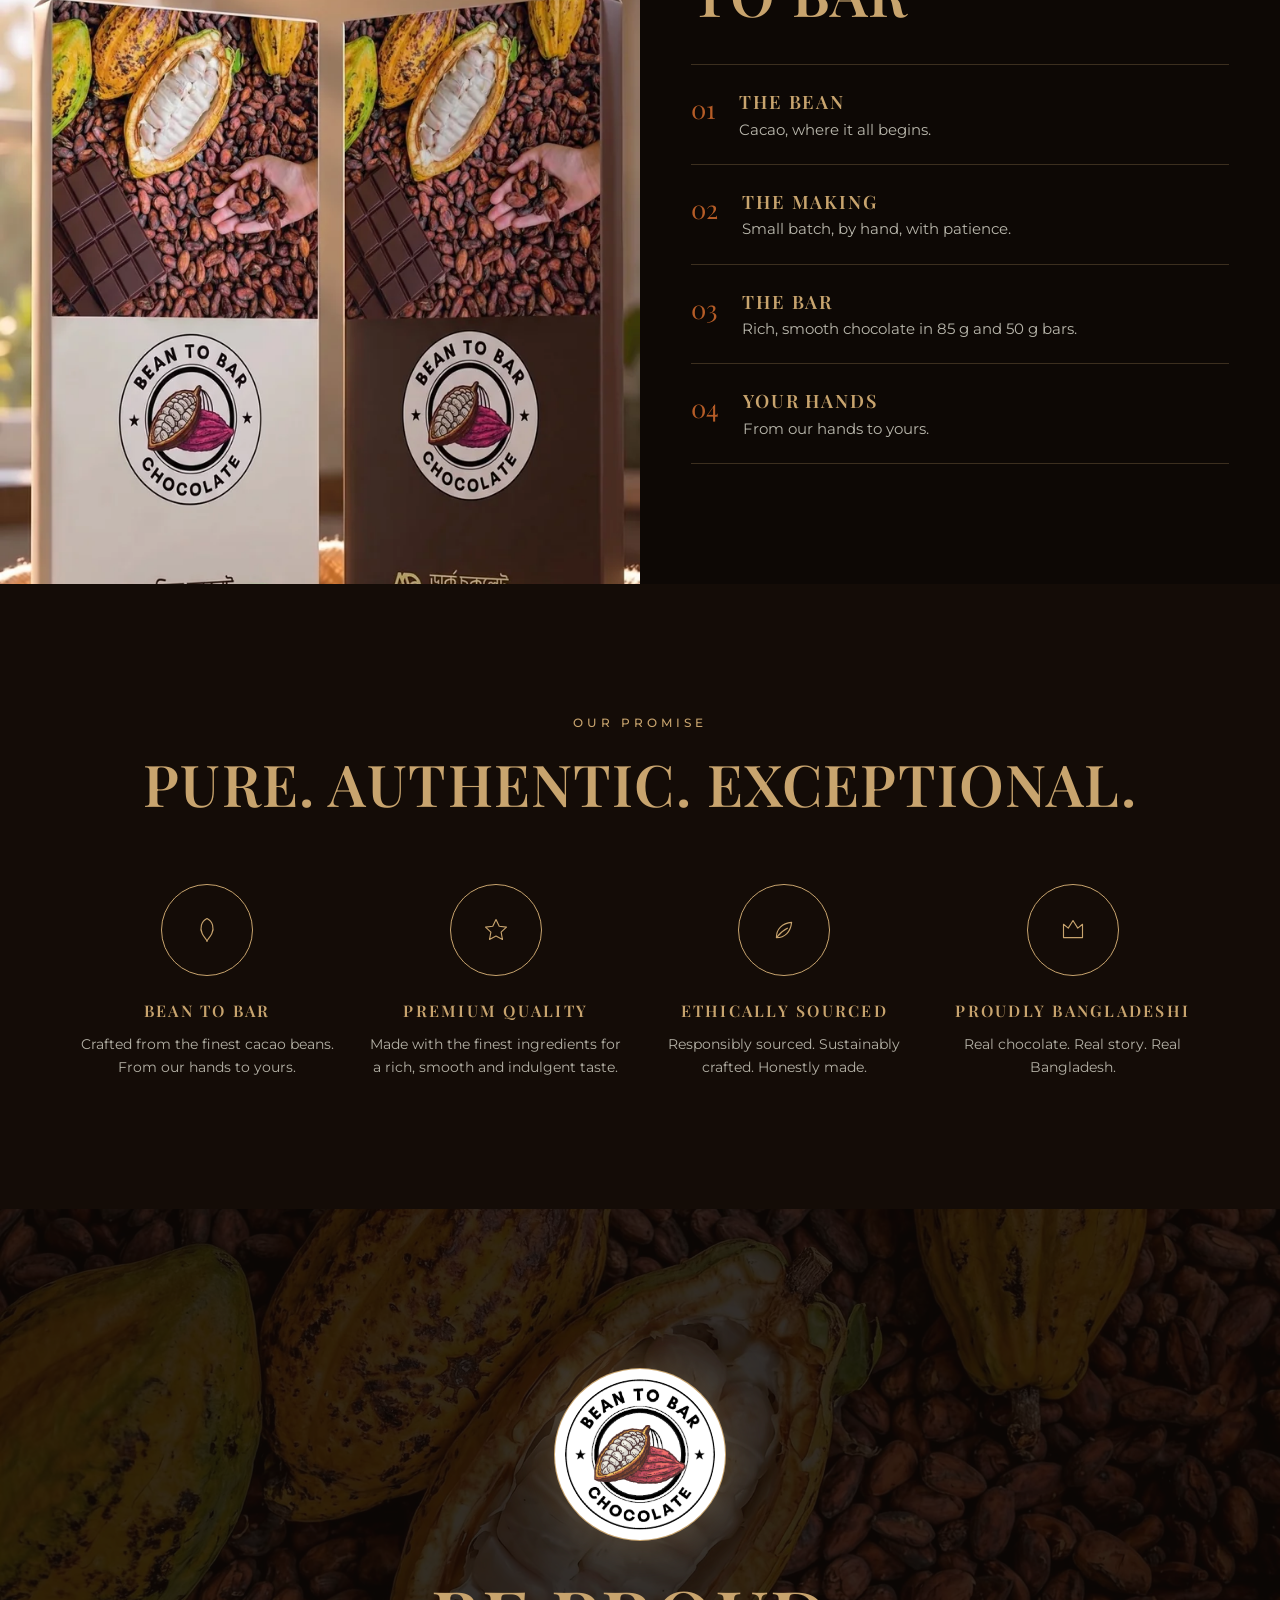
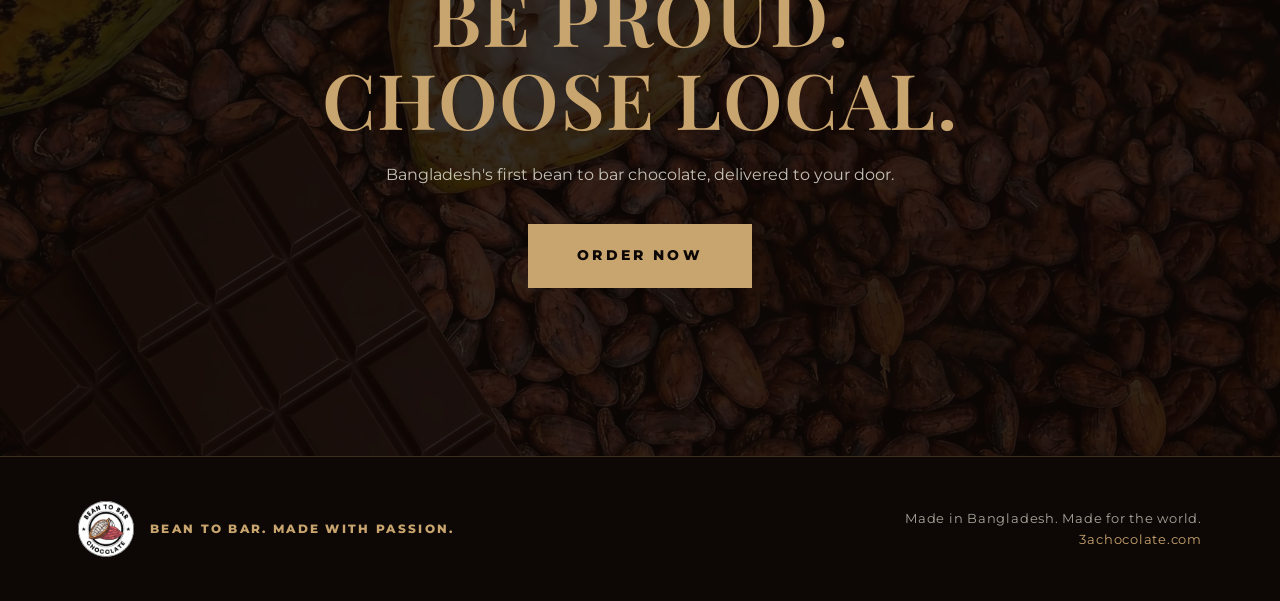
==== commit c9699c26: "Show both bar sizes (85 g and 50 g); remove debug worker output Co-Authored-By: Claude Sonnet 5.5 <n" ====
--- a/public/index.html
+++ b/public/index.html
@@ -78,7 +78,7 @@
     <p class="body reveal">Bean to Bar (বিন টু বার) makes chocolate from the cacao bean to the finished bar, here in Bangladesh. Every story starts with where it is made.</p>
 
     <div class="stats">
-      <div class="stat reveal"><b data-count="85">0</b><small>g</small><span>One bar size across the range</span></div>
+      <div class="stat reveal"><b data-count="2">0</b><span>Bar sizes: 85 g and 50 g</span></div>
       <div class="stat reveal" style="--d:.1s"><b data-count="4">0</b><span>Bases: milk, dark, 90% dark, white</span></div>
       <div class="stat reveal" style="--d:.2s"><b data-count="1">0</b><span>Country of origin: Bangladesh</span></div>
     </div>
@@ -121,7 +121,7 @@
       <h3 id="vName">Milk Chocolate</h3>
       <p class="bn" id="vBn">মিল্ক চকলেট</p>
       <p id="vDesc">Cream panel, caramel ring. Smooth and gentle, the one that welcomes everyone.</p>
-      <p class="net">Net weight 85 g</p>
+      <p class="net">Sizes: 85 g and 50 g</p>
       <a class="btn" href="https://3achocolate.com/order">Order this bar</a>
     </div>
   </div>
@@ -155,7 +155,7 @@
     <ol class="steps">
       <li class="reveal"><span>01</span><div><b>The bean</b><p>Cacao, where it all begins.</p></div></li>
       <li class="reveal" style="--d:.1s"><span>02</span><div><b>The making</b><p>Small batch, by hand, with patience.</p></div></li>
-      <li class="reveal" style="--d:.2s"><span>03</span><div><b>The bar</b><p>85 g of rich, smooth chocolate.</p></div></li>
+      <li class="reveal" style="--d:.2s"><span>03</span><div><b>The bar</b><p>Rich, smooth chocolate in 85 g and 50 g bars.</p></div></li>
       <li class="reveal" style="--d:.3s"><span>04</span><div><b>Your hands</b><p>From our hands to yours.</p></div></li>
     </ol>
   </div>
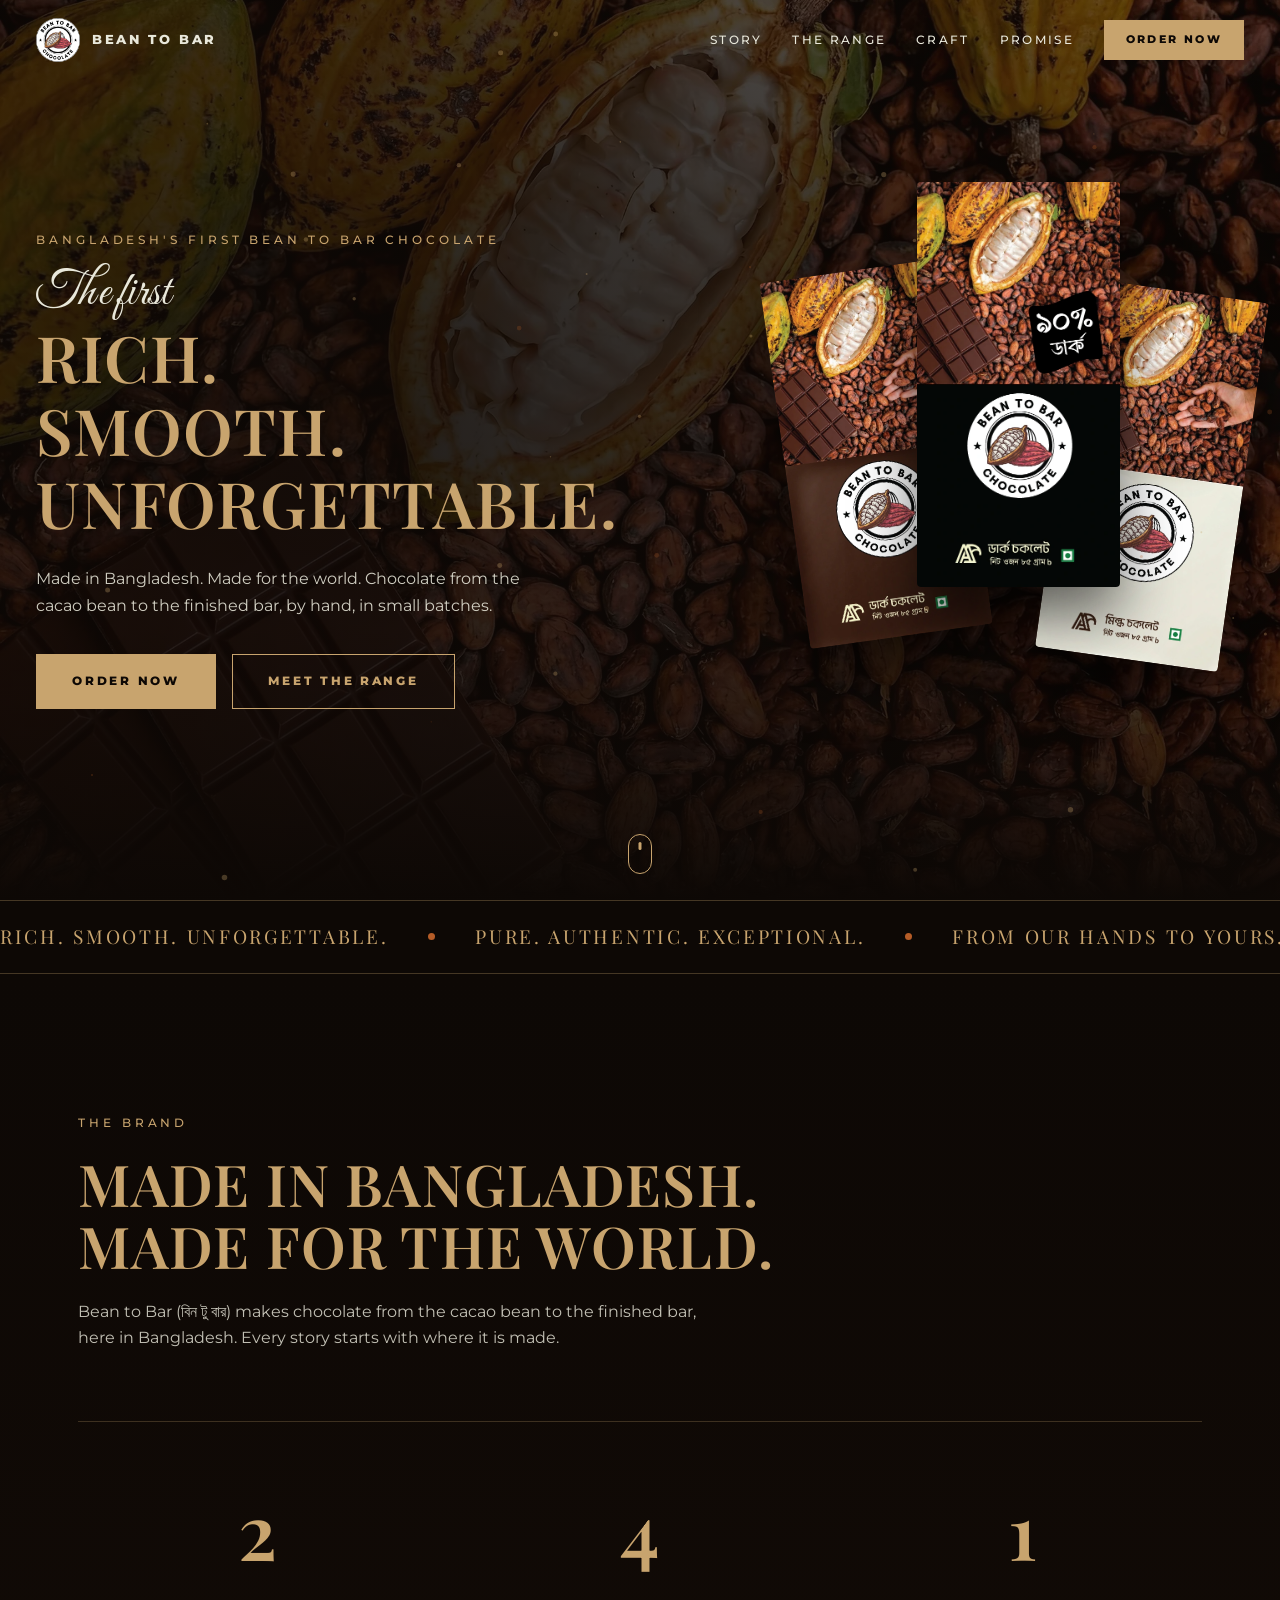
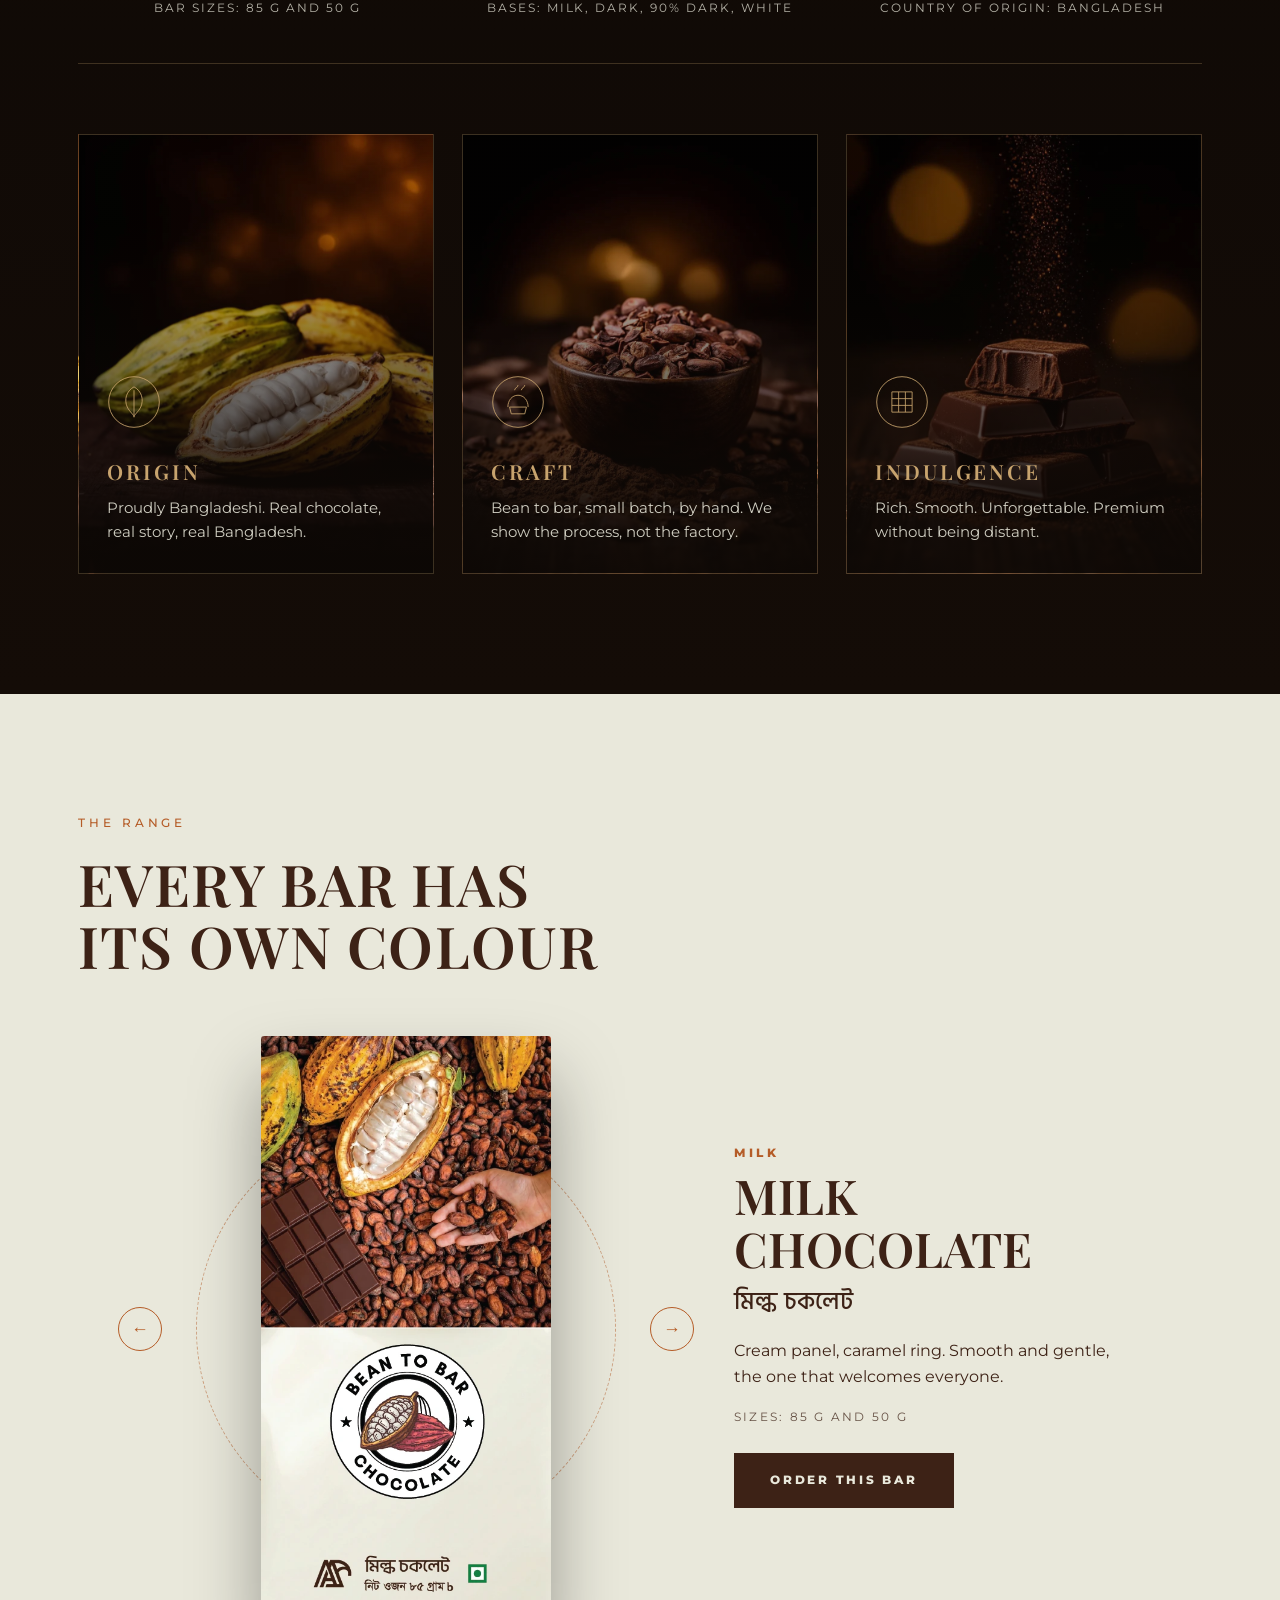
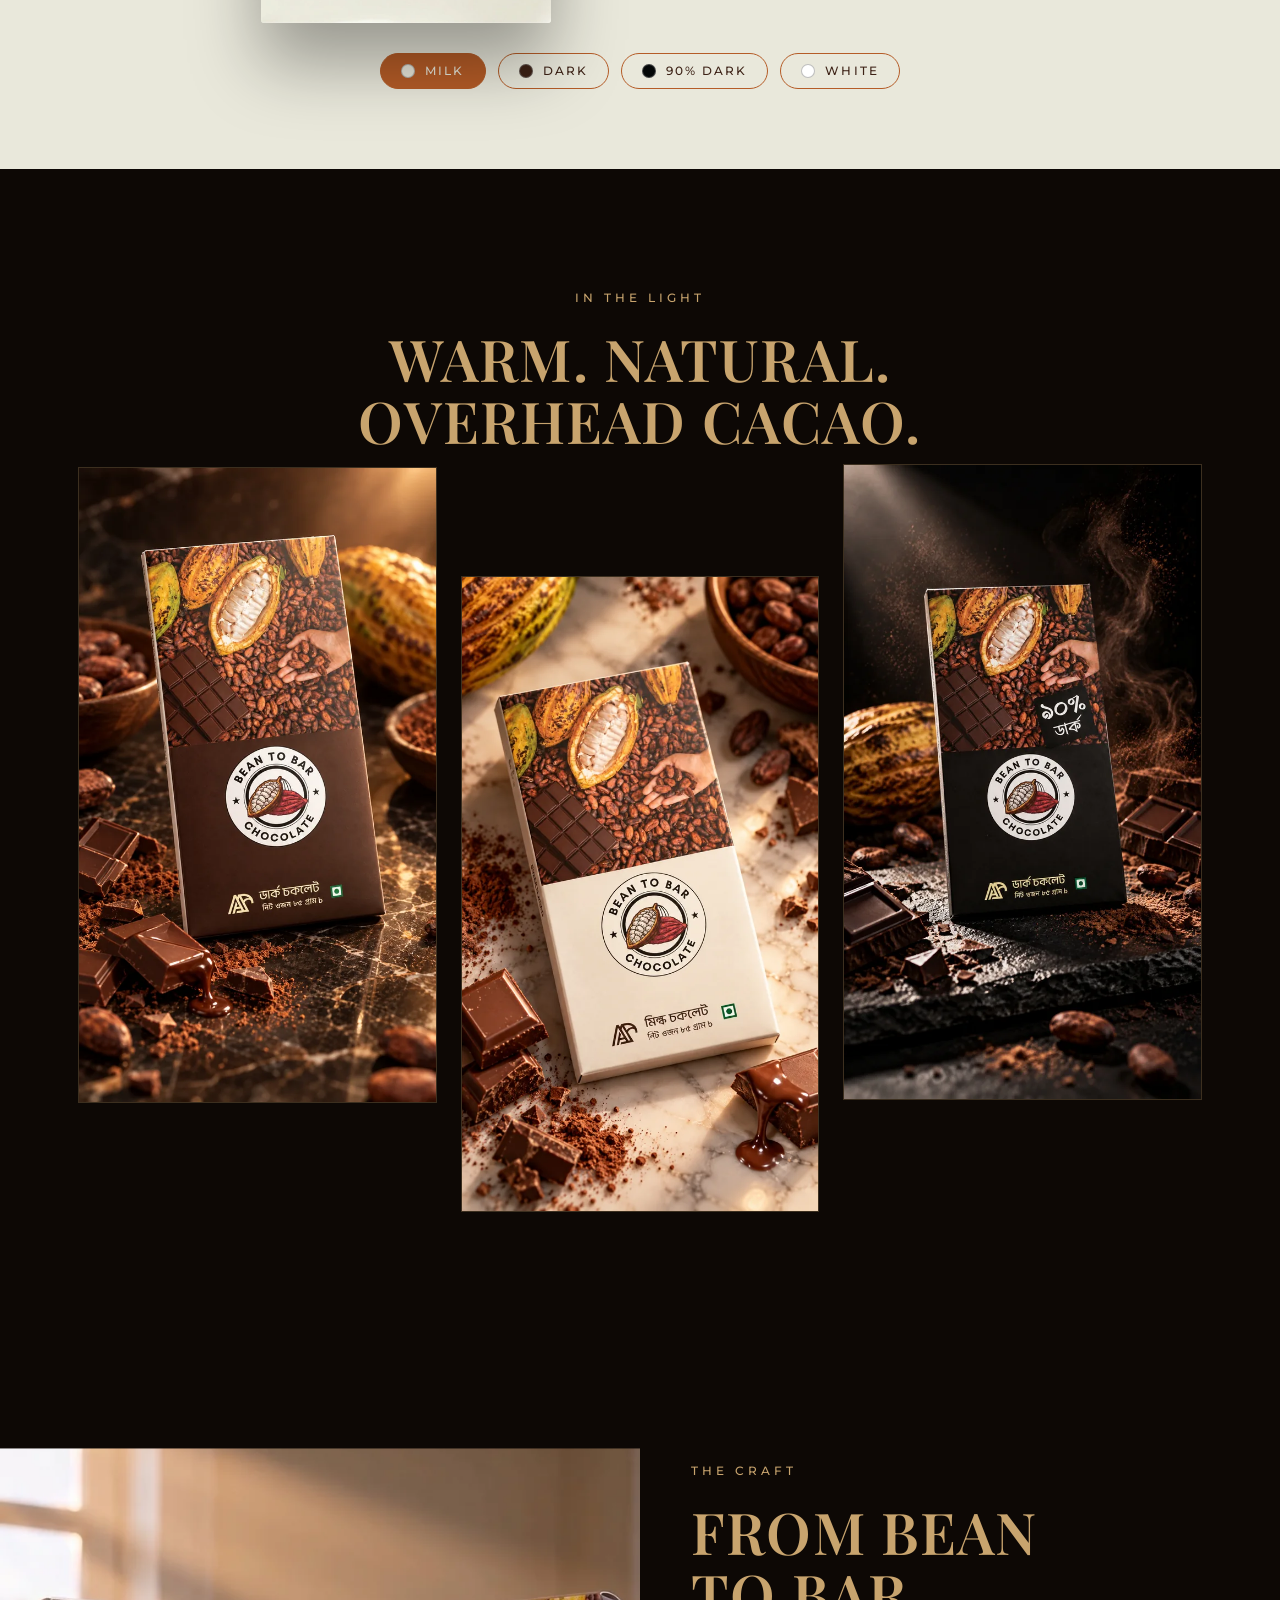
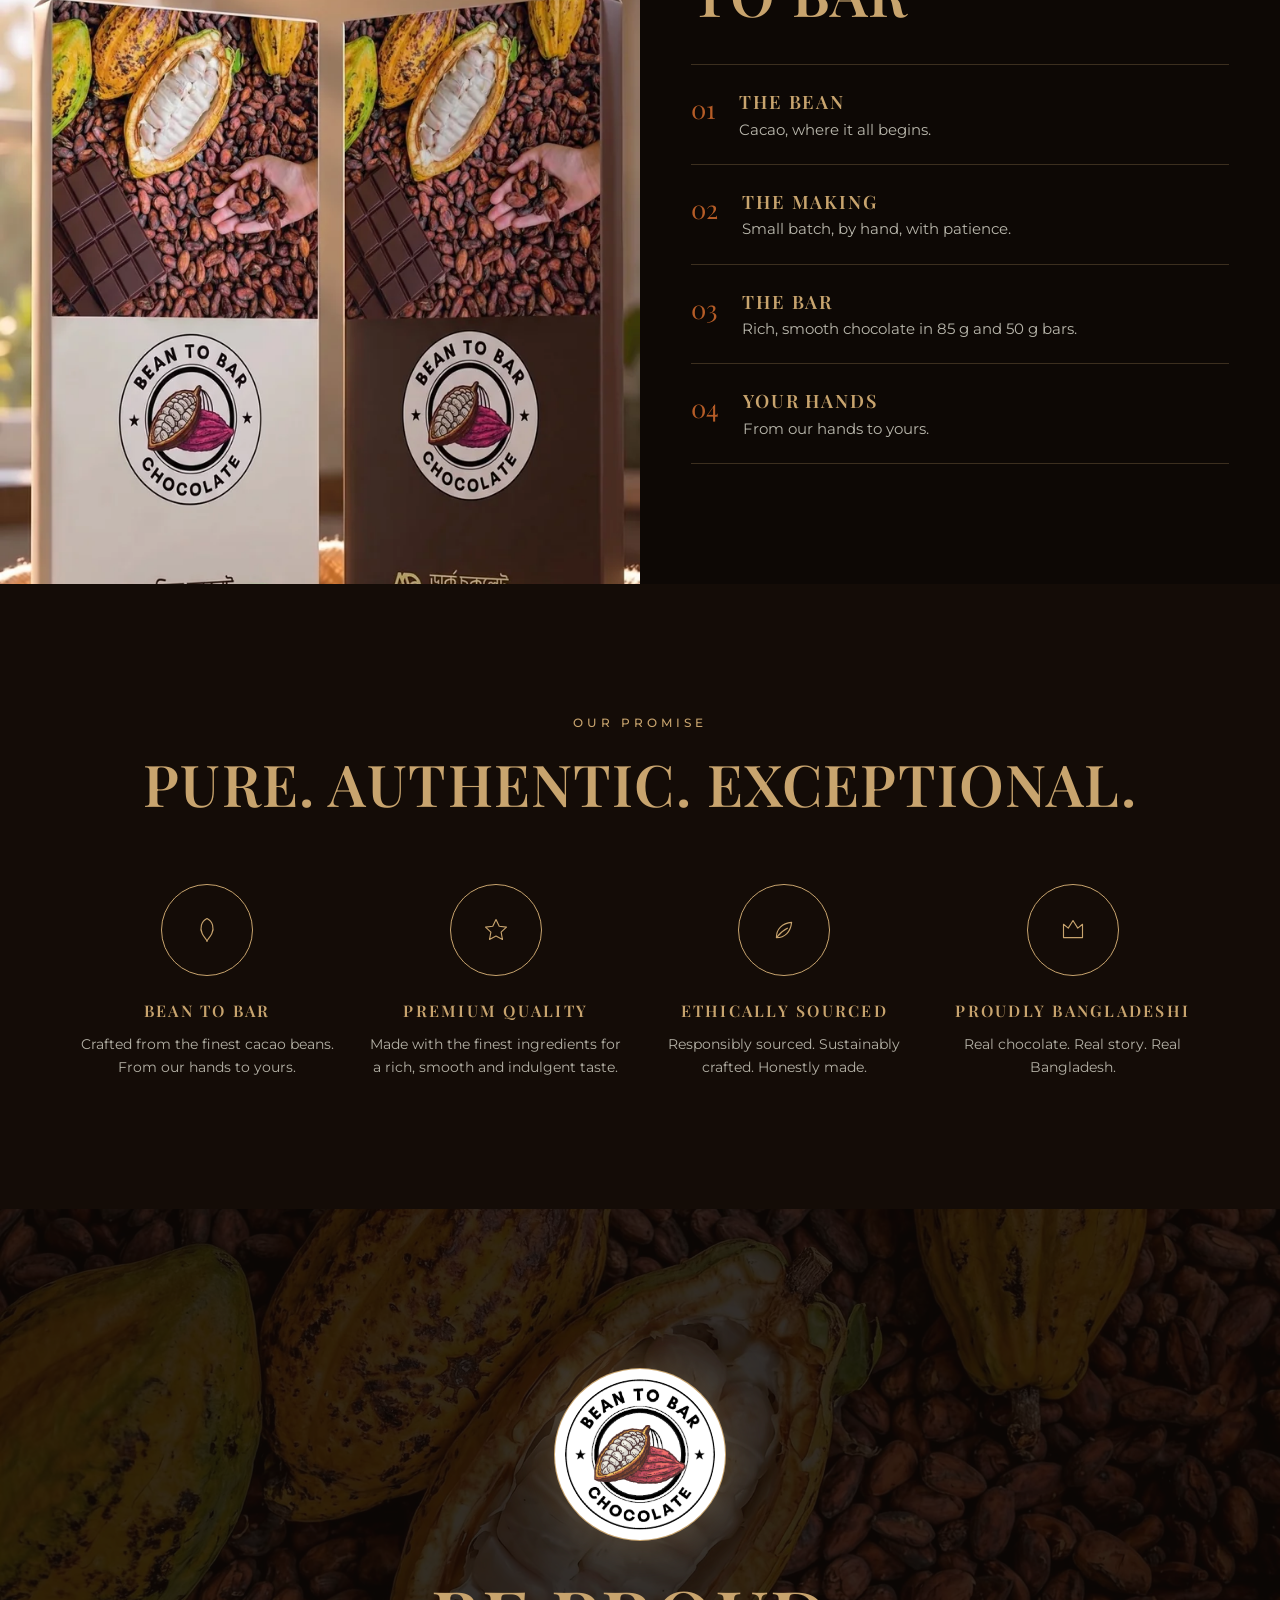
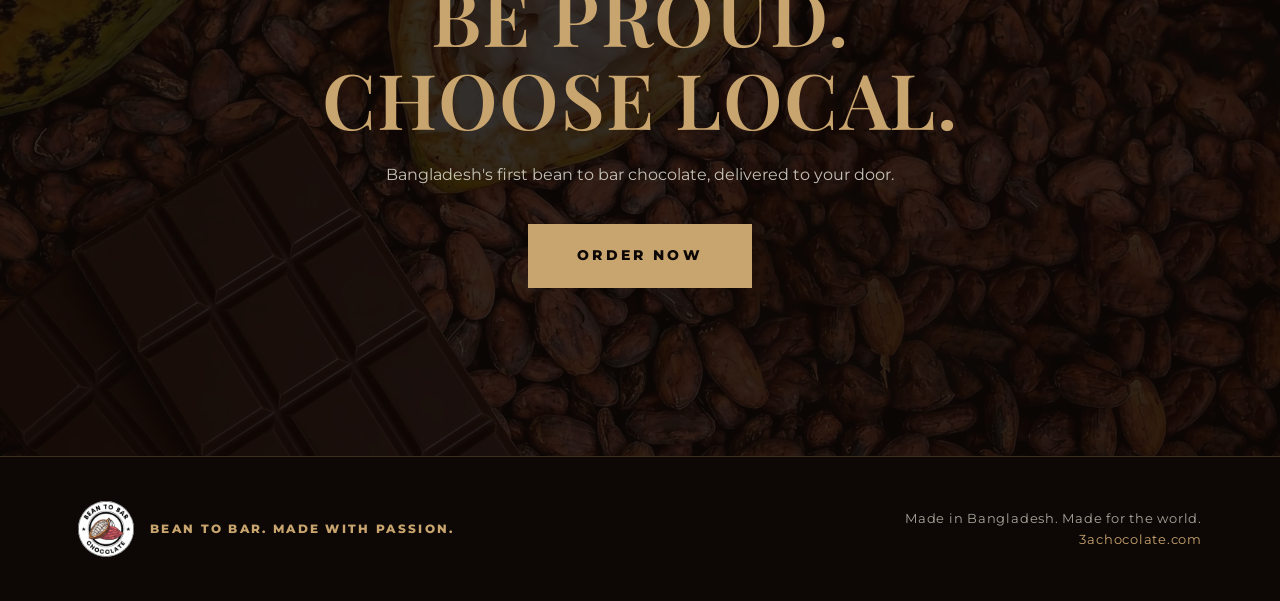
==== commit f16e5eb8: "Neutral alt text for bar image Co-Authored-By: Claude Sonnet 5.5 <noreply@anthropic.com> Claude-Sess" ====
--- a/public/index.html
+++ b/public/index.html
@@ -113,7 +113,7 @@
     <button class="arrow prev" aria-label="Previous bar">&#8592;</button>
     <div class="pack-stage" id="packStage">
       <div class="halo"></div>
-      <img id="packImg" src="assets/pack-milk.webp" alt="Milk chocolate bar, 85 g">
+      <img id="packImg" src="assets/pack-milk.webp" alt="Milk chocolate bar">
     </div>
     <button class="arrow next" aria-label="Next bar">&#8594;</button>
     <div class="info" id="info">
